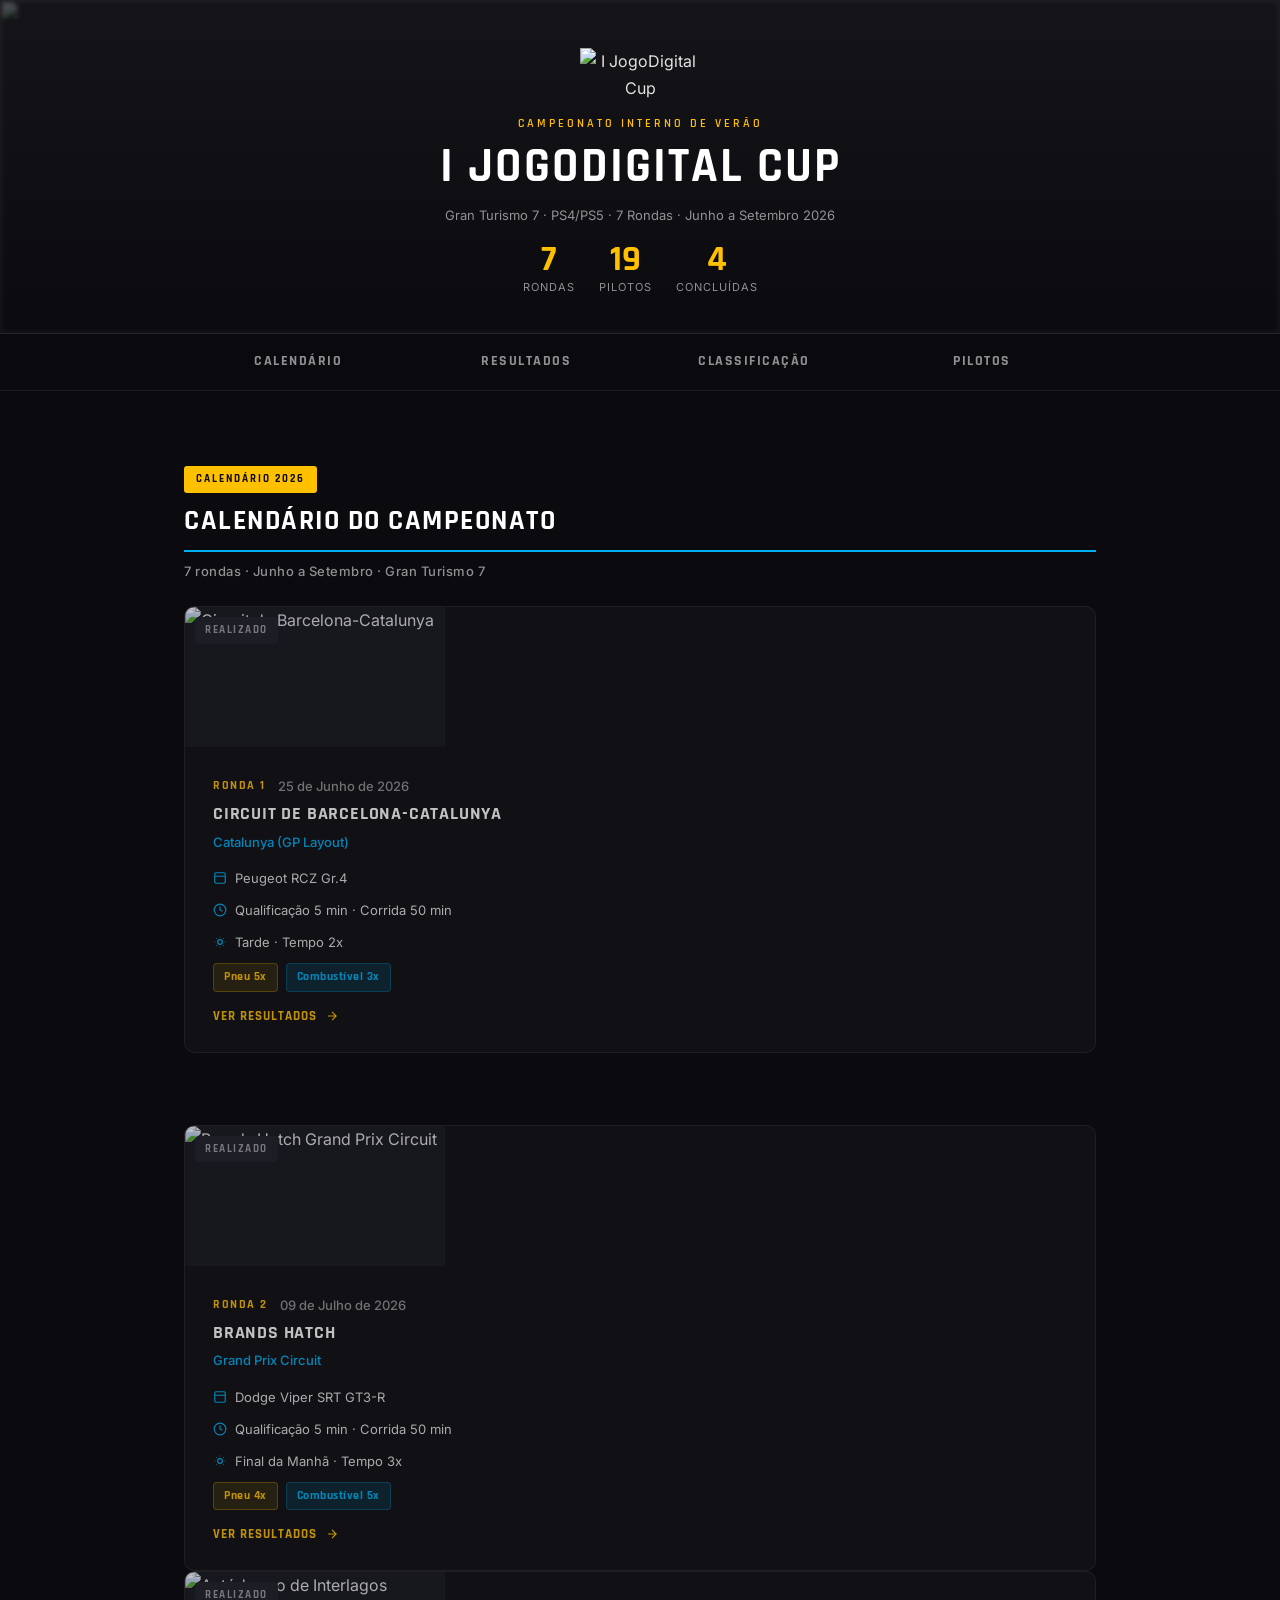
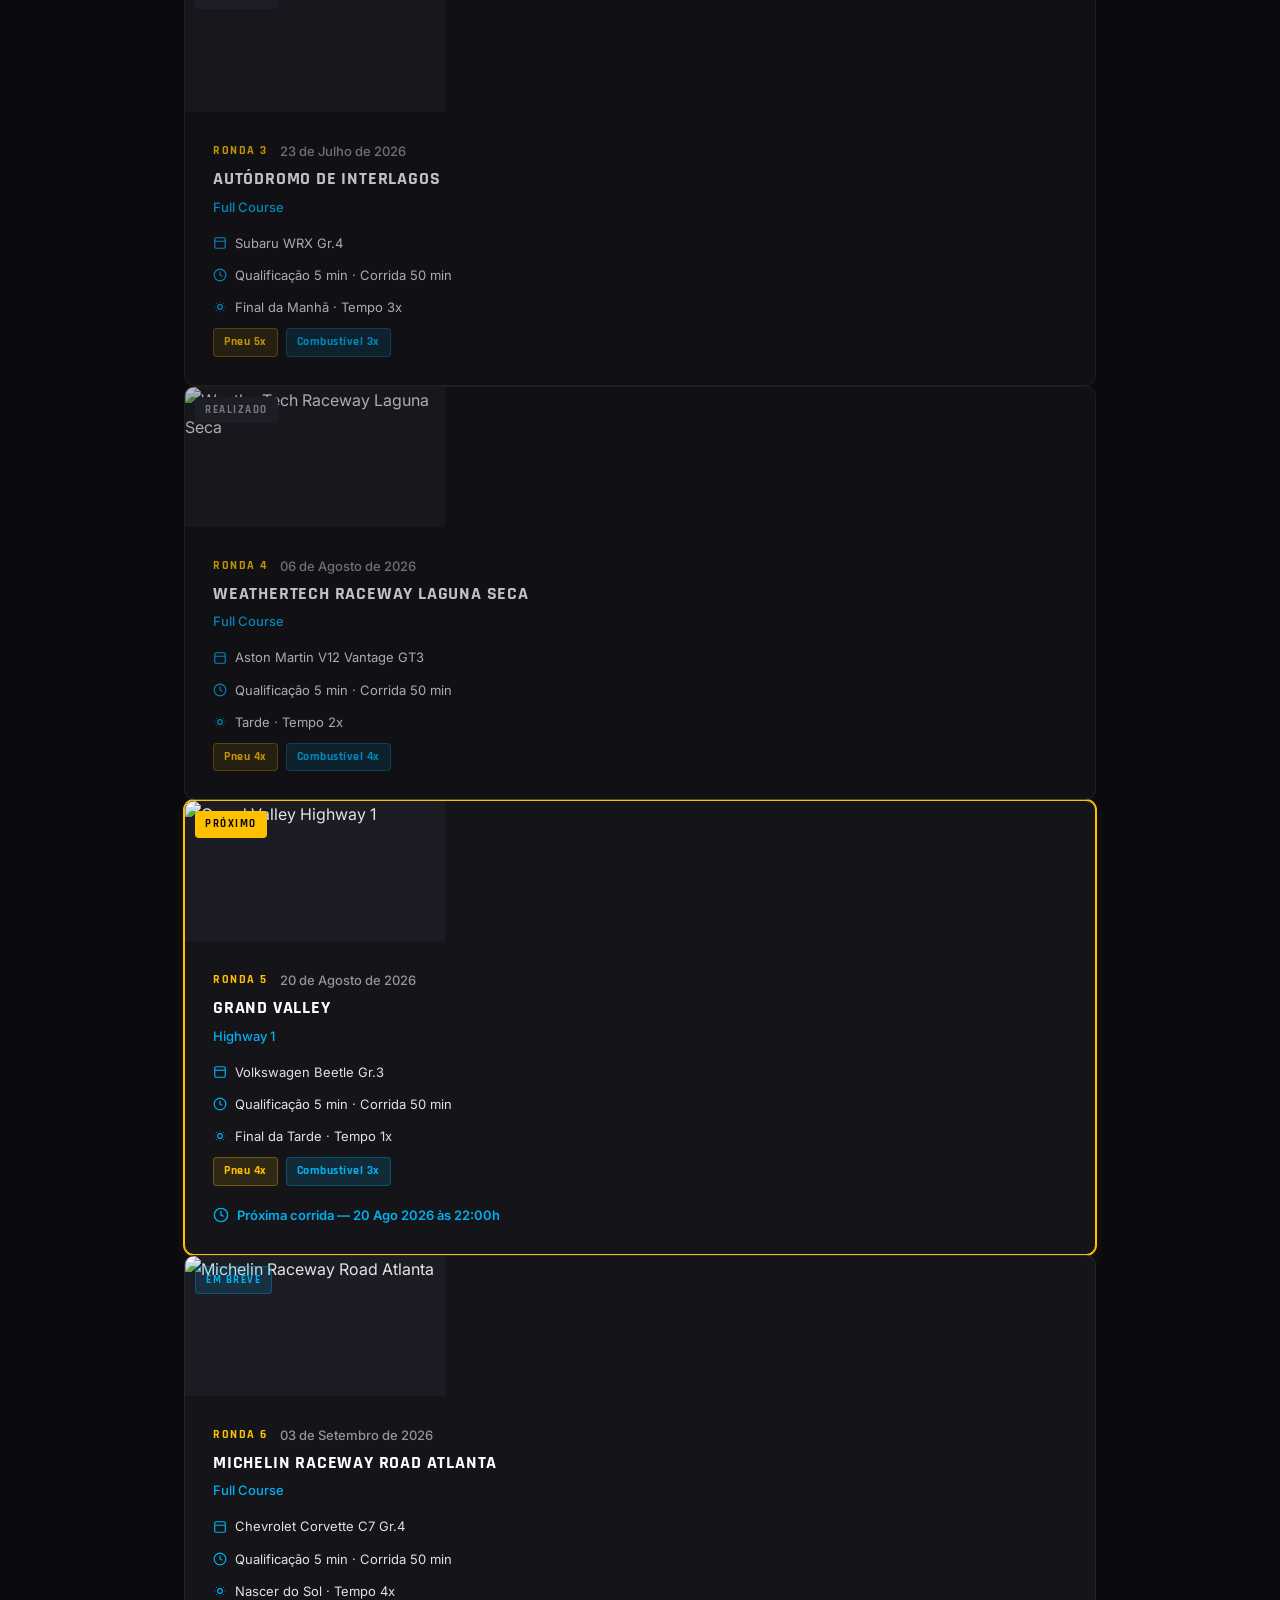
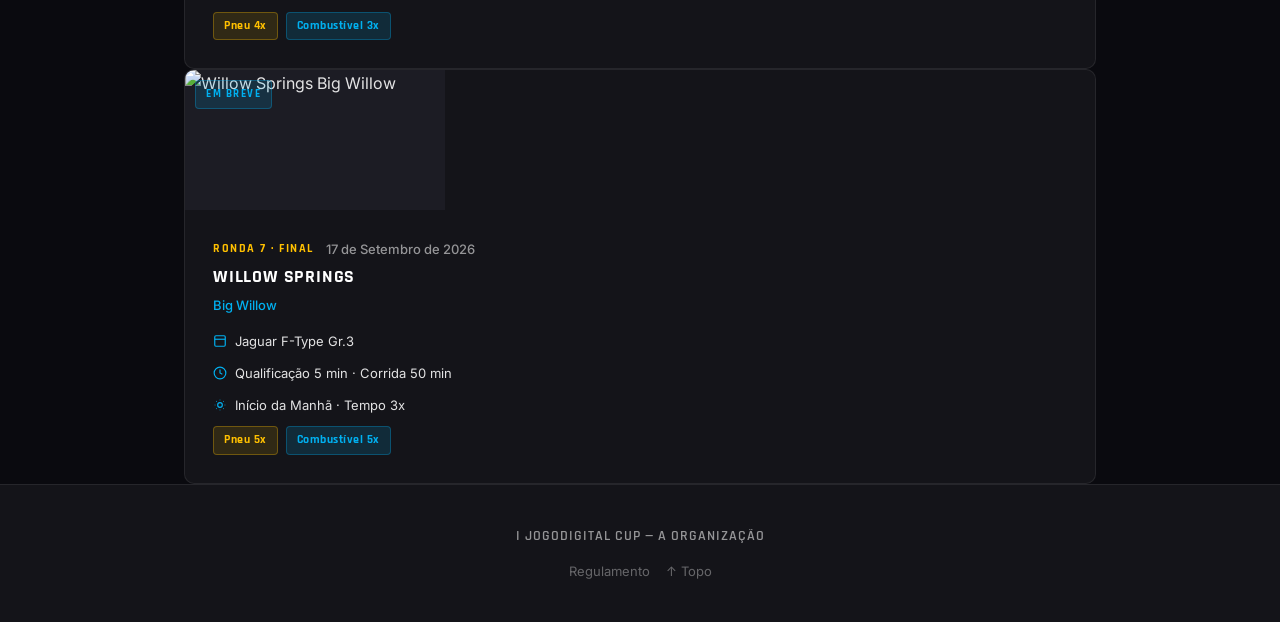
==== jogodigitalcup-26/index.html @ 1c5a40f0 "Update event status labels in index.html Signed-off-by: avportugal <dfav987@gmail.com>" ====
<!DOCTYPE html>
<html lang="pt">
<head>
  <meta charset="UTF-8">
  <meta name="viewport" content="width=device-width, initial-scale=1.0">
  <meta name="description" content="I JogoDigital Cup — Calendário, Resultados, Classificação e Pilotos do Campeonato Interno de Verão no Gran Turismo 7">
  <meta name="theme-color" content="#0a0a0f">
  <title>I JogoDigital Cup — Calendário</title>
  <link rel="preconnect" href="https://fonts.googleapis.com">
  <link rel="preconnect" href="https://fonts.gstatic.com" crossorigin>
  <link href="https://fonts.googleapis.com/css2?family=Inter:wght@400;500;600;700&family=Rajdhani:wght@600;700&display=swap" rel="stylesheet">
  <link rel="stylesheet" href="styles.css">
</head>
<body id="top">
<header class="hero">
<div class="hero__bg">
<img alt="" aria-hidden="true" loading="eager" src="https://raw.githubusercontent.com/teamrpm/home/refs/heads/main/images/image9.png"/>
</div>
<div class="hero__content">
<img alt="I JogoDigital Cup" class="hero__logo" loading="eager" src="https://raw.githubusercontent.com/teamrpm/home/refs/heads/main/images/image11.png"/>
<p class="hero__subtitle">Campeonato Interno de Verão</p>
<h1 class="hero__title">I JogoDigital Cup</h1>
<p class="hero__tagline">Gran Turismo 7 · PS4/PS5 · 7 Rondas · Junho a Setembro 2026</p>
<div class="hero__stats">
<div class="hero__stat">
<div class="hero__stat-num">7</div>
<div class="hero__stat-label">Rondas</div>
</div>
<div class="hero__stat">
<div class="hero__stat-num">19</div>
<div class="hero__stat-label">Pilotos</div>
</div>
<div class="hero__stat">
<div class="hero__stat-num">4</div>
<div class="hero__stat-label">Concluídas</div>
</div>
</div>
</div>
</header>
<nav class="tab-bar" aria-label="Secções do campeonato">
  <div class="container">
    <div class="tab-bar__tabs">
      <a class="tab-bar__tab tab-bar__tab--active" href="index.html">Calendário</a>
      <a class="tab-bar__tab " href="resultados.html">Resultados</a>
      <a class="tab-bar__tab " href="classificacao.html">Classificação</a>
      <a class="tab-bar__tab " href="pilotos.html">Pilotos</a>
    </div>
  </div>
</nav>
<main>
<div aria-labelledby="tab-events" class="panel panel--active" id="events" role="tabpanel">
<div class="container">
<div class="panel__header">
<span class="section-badge">Calendário 2026</span>
<h1 class="panel__title">Calendário do Campeonato</h1>
<p class="panel__subtitle">7 rondas · Junho a Setembro · Gran Turismo 7</p>
</div>
<div class="event-list">
<!-- ─────────────────────────────────────────── -->
<!-- RONDA 1 — COMPLETED                         -->
<!-- ─────────────────────────────────────────── -->
<article class="event-card event-card--completed" data-round="1">
<div class="event-card__image">
<img alt="Circuit de Barcelona-Catalunya" loading="lazy" src="https://raw.githubusercontent.com/teamrpm/home/refs/heads/main/images/image21.png"/>
<span class="event-status event-status--completed">Realizado</span>
</div>
<div class="event-card__body">
<div class="event-card__header">
<span class="event-card__badge">Ronda 1</span>
<time class="event-card__date" datetime="2026-06-25">25 de Junho de 2026</time>
</div>
<h2 class="event-card__circuit">Circuit de Barcelona-Catalunya</h2>
<p class="event-card__layout">Catalunya (GP Layout)</p>
<div class="event-card__meta">
<div class="event-card__meta-item">
<svg fill="none" height="14" stroke="currentColor" stroke-width="2" viewbox="0 0 24 24" width="14"><rect height="18" rx="2" width="18" x="3" y="3"></rect><path d="M3 9h18"></path></svg>
<span>Peugeot RCZ Gr.4</span>
</div>
<div class="event-card__meta-item">
<svg fill="none" height="14" stroke="currentColor" stroke-width="2" viewbox="0 0 24 24" width="14"><circle cx="12" cy="12" r="10"></circle><path d="M12 6v6l4 2"></path></svg>
<span>Qualificação 5 min · Corrida 50 min</span>
</div>
<div class="event-card__meta-item">
<svg fill="none" height="14" stroke="currentColor" stroke-width="2" viewbox="0 0 24 24" width="14"><path d="M12 3v1m0 16v1m-8-9H3m18 0h-1M5.6 5.6l.7.7m11.4 11.4l.7.7M5.6 18.4l.7-.7m11.4-11.4l.7-.7"></path><circle cx="12" cy="12" r="4"></circle></svg>
<span>Tarde · Tempo 2x</span>
</div>
<div class="event-card__meta-item">
<div class="event-card__pills">
<span class="ronda-pill ronda-pill--tire">Pneu 5x</span>
<span class="ronda-pill ronda-pill--fuel">Combustível 3x</span>
</div>
</div>
</div>
<button class="event-card__cta" onclick="switchToResults(1)" type="button">
                Ver Resultados
                <svg fill="none" height="14" stroke="currentColor" stroke-width="2" viewbox="0 0 24 24" width="14"><path d="M5 12h14m-7-7l7 7-7 7"></path></svg>
</button>
</div>
</div>
</article>
<!-- ─────────────────────────────────────────── -->
<!-- RONDA 2 — COMPLETED                         -->
<!-- ─────────────────────────────────────────── -->
<article class="event-card event-card--completed" data-round="2">
<div class="event-card__image">
<img alt="Brands Hatch Grand Prix Circuit" loading="lazy" src="https://raw.githubusercontent.com/teamrpm/home/refs/heads/main/images/image13.png"/>
<span class="event-status event-status--completed">Realizado</span>
</div>
<div class="event-card__body">
<div class="event-card__header">
<span class="event-card__badge">Ronda 2</span>
<time class="event-card__date" datetime="2026-07-09">09 de Julho de 2026</time>
</div>
<h2 class="event-card__circuit">Brands Hatch</h2>
<p class="event-card__layout">Grand Prix Circuit</p>
<div class="event-card__meta">
<div class="event-card__meta-item">
<svg fill="none" height="14" stroke="currentColor" stroke-width="2" viewbox="0 0 24 24" width="14"><rect height="18" rx="2" width="18" x="3" y="3"></rect><path d="M3 9h18"></path></svg>
<span>Dodge Viper SRT GT3-R</span>
</div>
<div class="event-card__meta-item">
<svg fill="none" height="14" stroke="currentColor" stroke-width="2" viewbox="0 0 24 24" width="14"><circle cx="12" cy="12" r="10"></circle><path d="M12 6v6l4 2"></path></svg>
<span>Qualificação 5 min · Corrida 50 min</span>
</div>
<div class="event-card__meta-item">
<svg fill="none" height="14" stroke="currentColor" stroke-width="2" viewbox="0 0 24 24" width="14"><path d="M12 3v1m0 16v1m-8-9H3m18 0h-1M5.6 5.6l.7.7m11.4 11.4l.7.7M5.6 18.4l.7-.7m11.4-11.4l.7-.7"></path><circle cx="12" cy="12" r="4"></circle></svg>
<span>Final da Manhã · Tempo 3x</span>
</div>
<div class="event-card__meta-item">
<div class="event-card__pills">
<span class="ronda-pill ronda-pill--tire">Pneu 4x</span>
<span class="ronda-pill ronda-pill--fuel">Combustível 5x</span>
</div>
</div>
</div>
<button class="event-card__cta" onclick="switchToResults(2)" type="button">
                Ver Resultados
                <svg fill="none" height="14" stroke="currentColor" stroke-width="2" viewbox="0 0 24 24" width="14"><path d="M5 12h14m-7-7l7 7-7 7"></path></svg>
</button>
</article>
<!-- ─────────────────────────────────────────── -->
<!-- RONDA 3 — COMPLETED      -->
<!-- ─────────────────────────────────────────── -->
<article class="event-card event-card--completed" data-round="3">
<div class="event-card__image">
<img alt="Autódromo de Interlagos" loading="lazy" src="https://raw.githubusercontent.com/teamrpm/home/refs/heads/main/images/image15.png"/>
<span class="event-status event-status--completed">Realizado</span>
</div>
<div class="event-card__body">
<div class="event-card__header">
<span class="event-card__badge">Ronda 3</span>
<time class="event-card__date" datetime="2026-07-23">23 de Julho de 2026</time>
</div>
<h2 class="event-card__circuit">Autódromo de Interlagos</h2>
<p class="event-card__layout">Full Course</p>
<div class="event-card__meta">
<div class="event-card__meta-item">
<svg fill="none" height="14" stroke="currentColor" stroke-width="2" viewbox="0 0 24 24" width="14"><rect height="18" rx="2" width="18" x="3" y="3"></rect><path d="M3 9h18"></path></svg>
<span>Subaru WRX Gr.4</span>
</div>
<div class="event-card__meta-item">
<svg fill="none" height="14" stroke="currentColor" stroke-width="2" viewbox="0 0 24 24" width="14"><circle cx="12" cy="12" r="10"></circle><path d="M12 6v6l4 2"></path></svg>
<span>Qualificação 5 min · Corrida 50 min</span>
</div>
<div class="event-card__meta-item">
<svg fill="none" height="14" stroke="currentColor" stroke-width="2" viewbox="0 0 24 24" width="14"><path d="M12 3v1m0 16v1m-8-9H3m18 0h-1M5.6 5.6l.7.7m11.4 11.4l.7.7M5.6 18.4l.7-.7m11.4-11.4l.7-.7"></path><circle cx="12" cy="12" r="4"></circle></svg>
<span>Final da Manhã · Tempo 3x</span>
</div>
<div class="event-card__meta-item">
<div class="event-card__pills">
<span class="ronda-pill ronda-pill--tire">Pneu 5x</span>
<span class="ronda-pill ronda-pill--fuel">Combustível 3x</span>
</div>
</div>
</div>
</div>
</article>
<!-- ─────────────────────────────────────────── -->
<!-- RONDA 4 — COMPLETED                         -->
<!-- ─────────────────────────────────────────── -->
<article class="event-card event-card--completed" data-round="4">
<div class="event-card__image">
<img alt="WeatherTech Raceway Laguna Seca" loading="lazy" src="https://raw.githubusercontent.com/teamrpm/home/refs/heads/main/images/image22.png"/>
<span class="event-status event-status--completed">Realizado</span>
</div>
<div class="event-card__body">
<div class="event-card__header">
<span class="event-card__badge">Ronda 4</span>
<time class="event-card__date" datetime="2026-08-06">06 de Agosto de 2026</time>
</div>
<h2 class="event-card__circuit">WeatherTech Raceway Laguna Seca</h2>
<p class="event-card__layout">Full Course</p>
<div class="event-card__meta">
<div class="event-card__meta-item">
<svg fill="none" height="14" stroke="currentColor" stroke-width="2" viewbox="0 0 24 24" width="14"><rect height="18" rx="2" width="18" x="3" y="3"></rect><path d="M3 9h18"></path></svg>
<span>Aston Martin V12 Vantage GT3</span>
</div>
<div class="event-card__meta-item">
<svg fill="none" height="14" stroke="currentColor" stroke-width="2" viewbox="0 0 24 24" width="14"><circle cx="12" cy="12" r="10"></circle><path d="M12 6v6l4 2"></path></svg>
<span>Qualificação 5 min · Corrida 50 min</span>
</div>
<div class="event-card__meta-item">
<svg fill="none" height="14" stroke="currentColor" stroke-width="2" viewbox="0 0 24 24" width="14"><path d="M12 3v1m0 16v1m-8-9H3m18 0h-1M5.6 5.6l.7.7m11.4 11.4l.7.7M5.6 18.4l.7-.7m11.4-11.4l.7-.7"></path><circle cx="12" cy="12" r="4"></circle></svg>
<span>Tarde · Tempo 2x</span>
</div>
<div class="event-card__meta-item">
<div class="event-card__pills">
<span class="ronda-pill ronda-pill--tire">Pneu 4x</span>
<span class="ronda-pill ronda-pill--fuel">Combustível 4x</span>
</div>
</div>
</div>
</div>
</article>
<!-- ─────────────────────────────────────────── -->
<!-- RONDA 5 — NEXT                              -->
<!-- ─────────────────────────────────────────── -->
<article class="event-card event-card--next" data-round="5">
<div class="event-card__image">
<img alt="Grand Valley Highway 1" loading="lazy" src="https://raw.githubusercontent.com/teamrpm/home/refs/heads/main/images/image6.png"/>
<span class="event-status event-status--next">Próximo</span>
</div>
<div class="event-card__body">
<div class="event-card__header">
<span class="event-card__badge">Ronda 5</span>
<time class="event-card__date" datetime="2026-08-20">20 de Agosto de 2026</time>
</div>
<h2 class="event-card__circuit">Grand Valley</h2>
<p class="event-card__layout">Highway 1</p>
<div class="event-card__meta">
<div class="event-card__meta-item">
<svg fill="none" height="14" stroke="currentColor" stroke-width="2" viewbox="0 0 24 24" width="14"><rect height="18" rx="2" width="18" x="3" y="3"></rect><path d="M3 9h18"></path></svg>
<span>Volkswagen Beetle Gr.3</span>
</div>
<div class="event-card__meta-item">
<svg fill="none" height="14" stroke="currentColor" stroke-width="2" viewbox="0 0 24 24" width="14"><circle cx="12" cy="12" r="10"></circle><path d="M12 6v6l4 2"></path></svg>
<span>Qualificação 5 min · Corrida 50 min</span>
</div>
<div class="event-card__meta-item">
<svg fill="none" height="14" stroke="currentColor" stroke-width="2" viewbox="0 0 24 24" width="14"><path d="M12 3v1m0 16v1m-8-9H3m18 0h-1M5.6 5.6l.7.7m11.4 11.4l.7.7M5.6 18.4l.7-.7m11.4-11.4l.7-.7"></path><circle cx="12" cy="12" r="4"></circle></svg>
<span>Final da Tarde · Tempo 1x</span>
</div>
<div class="event-card__meta-item">
<div class="event-card__pills">
<span class="ronda-pill ronda-pill--tire">Pneu 4x</span>
<span class="ronda-pill ronda-pill--fuel">Combustível 3x</span>
</div>
</div>
</div>
  <div class="event-card__countdown">
<svg fill="none" height="16" stroke="currentColor" stroke-width="2" viewbox="0 0 24 24" width="16"><circle cx="12" cy="12" r="10"></circle><path d="M12 6v6l4 2"></path></svg>
<span>Próxima corrida — 20 Ago 2026 às 22:00h</span>
</div>
</div>
</article>
<!-- ─────────────────────────────────────────── -->
<!-- RONDA 6 — UPCOMING                          -->
<!-- ─────────────────────────────────────────── -->
<article class="event-card event-card--upcoming" data-round="6">
<div class="event-card__image">
<img alt="Michelin Raceway Road Atlanta" loading="lazy" src="https://raw.githubusercontent.com/teamrpm/home/refs/heads/main/images/image12.png"/>
<span class="event-status event-status--upcoming">Em Breve</span>
</div>
<div class="event-card__body">
<div class="event-card__header">
<span class="event-card__badge">Ronda 6</span>
<time class="event-card__date" datetime="2026-09-03">03 de Setembro de 2026</time>
</div>
<h2 class="event-card__circuit">Michelin Raceway Road Atlanta</h2>
<p class="event-card__layout">Full Course</p>
<div class="event-card__meta">
<div class="event-card__meta-item">
<svg fill="none" height="14" stroke="currentColor" stroke-width="2" viewbox="0 0 24 24" width="14"><rect height="18" rx="2" width="18" x="3" y="3"></rect><path d="M3 9h18"></path></svg>
<span>Chevrolet Corvette C7 Gr.4</span>
</div>
<div class="event-card__meta-item">
<svg fill="none" height="14" stroke="currentColor" stroke-width="2" viewbox="0 0 24 24" width="14"><circle cx="12" cy="12" r="10"></circle><path d="M12 6v6l4 2"></path></svg>
<span>Qualificação 5 min · Corrida 50 min</span>
</div>
<div class="event-card__meta-item">
<svg fill="none" height="14" stroke="currentColor" stroke-width="2" viewbox="0 0 24 24" width="14"><path d="M12 3v1m0 16v1m-8-9H3m18 0h-1M5.6 5.6l.7.7m11.4 11.4l.7.7M5.6 18.4l.7-.7m11.4-11.4l.7-.7"></path><circle cx="12" cy="12" r="4"></circle></svg>
<span>Nascer do Sol · Tempo 4x</span>
</div>
<div class="event-card__meta-item">
<div class="event-card__pills">
<span class="ronda-pill ronda-pill--tire">Pneu 4x</span>
<span class="ronda-pill ronda-pill--fuel">Combustível 3x</span>
</div>
</div>
</div>
</div>
</article>
<!-- ─────────────────────────────────────────── -->
<!-- RONDA 7 — UPCOMING (FINAL ROUND)            -->
<!-- ─────────────────────────────────────────── -->
<article class="event-card event-card--upcoming" data-round="7">
<div class="event-card__image">
<img alt="Willow Springs Big Willow" loading="lazy" src="https://raw.githubusercontent.com/teamrpm/home/refs/heads/main/images/image16.png"/>
<span class="event-status event-status--upcoming">Em Breve</span>
</div>
<div class="event-card__body">
<div class="event-card__header">
<span class="event-card__badge">Ronda 7 · Final</span>
<time class="event-card__date" datetime="2026-09-17">17 de Setembro de 2026</time>
</div>
<h2 class="event-card__circuit">Willow Springs</h2>
<p class="event-card__layout">Big Willow</p>
<div class="event-card__meta">
<div class="event-card__meta-item">
<svg fill="none" height="14" stroke="currentColor" stroke-width="2" viewbox="0 0 24 24" width="14"><rect height="18" rx="2" width="18" x="3" y="3"></rect><path d="M3 9h18"></path></svg>
<span>Jaguar F-Type Gr.3</span>
</div>
<div class="event-card__meta-item">
<svg fill="none" height="14" stroke="currentColor" stroke-width="2" viewbox="0 0 24 24" width="14"><circle cx="12" cy="12" r="10"></circle><path d="M12 6v6l4 2"></path></svg>
<span>Qualificação 5 min · Corrida 50 min</span>
</div>
<div class="event-card__meta-item">
<svg fill="none" height="14" stroke="currentColor" stroke-width="2" viewbox="0 0 24 24" width="14"><path d="M12 3v1m0 16v1m-8-9H3m18 0h-1M5.6 5.6l.7.7m11.4 11.4l.7.7M5.6 18.4l.7-.7m11.4-11.4l.7-.7"></path><circle cx="12" cy="12" r="4"></circle></svg>
<span>Início da Manhã · Tempo 3x</span>
</div>
<div class="event-card__meta-item">
<div class="event-card__pills">
<span class="ronda-pill ronda-pill--tire">Pneu 5x</span>
<span class="ronda-pill ronda-pill--fuel">Combustível 5x</span>
</div>
</div>
</div>
</div>
</article>
</div><!-- /.event-list -->
</div><!-- /.container -->
</div>
</main>
<footer class="page-footer">
<p class="page-footer__org">I JogoDigital Cup — A Organização</p>
<div class="page-footer__links">
<a href="https://teamrpm.github.io/home/I_JOGODIGITAL_CUP.html" target="_blank">Regulamento</a>
<a href="#top">↑ Topo</a>
</div>
</footer>
<script src="script.js"></script>
</body>
</html>
---- jogodigitalcup-26/styles.css ----
/* ============================================
       DESIGN SYSTEM — CSS Custom Properties
       (Shared with regulation page)
       ============================================ */
    :root {
      --font-display: 'Rajdhani', 'Inter', Arial, sans-serif;
      --font-body: 'Inter', -apple-system, BlinkMacSystemFont, 'Segoe UI', Arial, sans-serif;

      --bg-primary: #0a0a0f;
      --bg-surface: #141419;
      --bg-surface-alt: #1c1c24;
      --bg-elevated: #24242e;

      --border: rgba(255,255,255,0.08);
      --border-accent: rgba(255,255,255,0.15);

      --text-primary: #ffffff;
      --text-body: rgba(255,255,255,0.88);
      --text-muted: rgba(255,255,255,0.55);
      --text-faint: rgba(255,255,255,0.35);

      --accent-blue: #00b0f0;
      --accent-gold: #ffc000;
      --accent-blue-glow: rgba(0,176,240,0.15);
      --accent-gold-glow: rgba(255,192,0,0.12);

      --severity-racing: #00b0f0;
      --severity-warning: #8a8a8a;
      --severity-light: #00c853;
      --severity-medium: #00b0f0;
      --severity-grave: #ffab00;
      --severity-very-grave: #ff1744;
      --severity-aggravation: #d50000;
      --severity-fairplay: #00b0f0;

      --section-padding: 48px;
      --card-padding: 20px;
      --card-radius: 10px;

      --fs-display: 32px;
      --fs-h1: 22px;
      --fs-h2: 18px;
      --fs-h3: 16px;
      --fs-body: 15px;
      --fs-small: 12px;
      --fs-table-head: 12px;
      --fs-table-cell: 13px;

      --lh-tight: 1.2;
      --lh-normal: 1.7;
    }

    @media (min-width: 768px) {
      :root {
        --section-padding: 72px;
        --card-padding: 28px;
        --fs-display: 48px;
        --fs-h1: 28px;
        --fs-h2: 22px;
        --fs-h3: 18px;
        --fs-body: 16px;
        --fs-small: 13px;
        --fs-table-head: 13px;
        --fs-table-cell: 14px;
      }
    }

    /* ============================================
       RESET & BASE
       ============================================ */
    *, *::before, *::after { box-sizing: border-box; margin: 0; padding: 0; }

    html {
      -webkit-font-smoothing: antialiased;
      -moz-osx-font-smoothing: grayscale;
      scroll-behavior: smooth;
      scroll-padding-top: 56px;
    }

    body {
      font-family: var(--font-body);
      font-size: var(--fs-body);
      line-height: var(--lh-normal);
      color: var(--text-body);
      background: var(--bg-primary);
      overflow-x: hidden;
    }

    img { max-width: 100%; height: auto; display: block; }

    a {
      color: var(--accent-blue);
      text-decoration: none;
      transition: color 0.15s ease;
    }
    a:hover { color: var(--accent-gold); }

    h1, h2, h3, h4 {
      font-family: var(--font-display);
      color: var(--text-primary);
      text-transform: uppercase;
      letter-spacing: 1px;
    }

    strong, b { font-weight: 600; color: var(--text-primary); }

    .container {
      width: 100%;
      max-width: 960px;
      margin: 0 auto;
      padding: 0 16px;
    }

    @media (min-width: 600px) {
      .container { padding: 0 24px; }
    }

    .sr-only {
      position: absolute; width: 1px; height: 1px;
      padding: 0; margin: -1px; overflow: hidden;
      clip: rect(0,0,0,0); border: 0;
    }

    .section-badge {
      display: inline-block;
      font-family: var(--font-display);
      font-size: 11px;
      font-weight: 700;
      letter-spacing: 2px;
      text-transform: uppercase;
      color: var(--bg-primary);
      background: var(--accent-gold);
      padding: 4px 12px;
      border-radius: 3px;
      margin-bottom: 12px;
    }

    .alt-bg { background: var(--bg-surface-alt); }

    /* ============================================
       HERO — Championship variant
       ============================================ */
    .hero {
      text-align: center;
      padding: 32px 16px 24px;
      background: linear-gradient(180deg, var(--bg-surface) 0%, var(--bg-primary) 100%);
      border-bottom: 1px solid var(--border);
      position: relative;
      overflow: hidden;
    }

    .hero__bg {
      position: absolute;
      inset: 0;
      z-index: 0;
    }
    .hero__bg img {
      width: 100%;
      height: 100%;
      object-fit: cover;
      opacity: 0.25;
      filter: blur(2px);
    }

    .hero__content {
      position: relative;
      z-index: 1;
    }

    .hero__logo { max-width: 100px; margin: 0 auto 12px; }
    .hero__subtitle {
      font-family: var(--font-display);
      font-size: 12px;
      font-weight: 600;
      letter-spacing: 3px;
      text-transform: uppercase;
      color: var(--accent-gold);
      margin-bottom: 4px;
    }
    .hero__title {
      font-family: var(--font-display);
      font-size: var(--fs-display);
      font-weight: 700;
      line-height: var(--lh-tight);
      letter-spacing: 2px;
      color: var(--text-primary);
      text-transform: uppercase;
      margin-bottom: 8px;
    }
    .hero__tagline {
      font-size: var(--fs-small);
      color: var(--text-muted);
      max-width: 500px;
      margin: 0 auto;
    }

    .hero__stats {
      display: flex;
      justify-content: center;
      gap: 24px;
      margin-top: 16px;
      flex-wrap: wrap;
    }
    .hero__stat {
      text-align: center;
    }
    .hero__stat-num {
      font-family: var(--font-display);
      font-size: 28px;
      font-weight: 700;
      color: var(--accent-gold);
      line-height: 1;
    }
    .hero__stat-label {
      font-size: 11px;
      color: var(--text-muted);
      text-transform: uppercase;
      letter-spacing: 1px;
    }

    @media (min-width: 768px) {
      .hero { padding: 48px 24px 36px; }
      .hero__logo { max-width: 120px; }
      .hero__stat-num { font-size: 36px; }
    }

    /* ============================================
       CHAMPIONSHIP COMPONENTS (Step 7)
       ============================================ */
/* ============================================================
   CHAMPIONSHIP PAGE — Component Styles
   Extends the existing regulation page design system.
   All styles consume :root tokens from the base system.
   ============================================================ */


/* ────────────────────────────────────────────────────────────
   1. TAB NAVIGATION BAR
   Replaces the collapsible TOC with a horizontal tab switcher.
   Sticky, glass-morphism backdrop, gold active indicator.
   ──────────────────────────────────────────────────────────── */

.tab-bar {
  position: sticky;
  top: 0;
  z-index: 100;
  background: rgba(10, 10, 15, 0.95);
  backdrop-filter: blur(12px);
  -webkit-backdrop-filter: blur(12px);
  border-bottom: 1px solid var(--border);
}

.tab-bar__tabs {
  display: flex;
  gap: 0;
  overflow-x: auto;
  -webkit-overflow-scrolling: touch;
  scrollbar-width: none;            /* Firefox */
}

.tab-bar__tabs::-webkit-scrollbar {
  display: none;                    /* Chrome/Safari */
}

.tab-bar__tab {
  flex: 0 0 auto;
  position: relative;
  display: inline-flex;
  align-items: center;
  justify-content: center;
  padding: 14px 18px;
  border: none;
  background: none;
  cursor: pointer;
  font-family: var(--font-display);
  font-size: 13px;
  font-weight: 700;
  text-transform: uppercase;
  letter-spacing: 1.5px;
  color: var(--text-muted);
  white-space: nowrap;
  transition: color 0.2s ease;
}

.tab-bar__tab::after {
  content: '';
  position: absolute;
  bottom: 0;
  left: 50%;
  transform: translateX(-50%);
  width: 0;
  height: 2px;
  background: var(--accent-gold);
  border-radius: 1px;
  transition: width 0.25s ease;
}

.tab-bar__tab:hover {
  color: var(--accent-blue);
}

.tab-bar__tab[aria-selected="true"] {
  color: var(--text-primary);
}

.tab-bar__tab[aria-selected="true"]::after {
  width: 100%;
}

.tab-bar__tab:focus-visible {
  outline: 2px solid var(--accent-gold);
  outline-offset: -2px;
  border-radius: 4px;
}

/* Equal-width tabs on wider screens */
@media (min-width: 600px) {
  .tab-bar__tab {
    flex: 1;
    padding: 16px 24px;
    font-size: 14px;
  }
}


/* ────────────────────────────────────────────────────────────
   2. PANEL CONTAINER — Show/Hide Mechanics
   Only the active panel is visible; others are display:none.
   ──────────────────────────────────────────────────────────── */

.panel {
  display: none;
}

.panel.panel--active {
  display: block;
}

.panel__header {
  padding-top: var(--section-padding);
  padding-bottom: 24px;
}

.panel__header .section-badge {
  margin-bottom: 12px;
}

.panel__header h1 {
  font-size: var(--fs-h1);
  font-weight: 700;
  line-height: var(--lh-tight);
  letter-spacing: 1.5px;
  text-transform: uppercase;
  margin-bottom: 8px;
  padding-bottom: 12px;
  border-bottom: 2px solid var(--accent-blue);
}

.panel__subtitle {
  font-size: var(--fs-small);
  color: var(--text-muted);
  font-weight: 500;
  letter-spacing: 0.5px;
}


/* ────────────────────────────────────────────────────────────
   3. EVENT CARDS (Calendário Panel)
   Chronological race weekend cards with status badges.
   ──────────────────────────────────────────────────────────── */

.event-list {
  display: flex;
  flex-direction: column;
  gap: 16px;
  padding-bottom: var(--section-padding);
}

.event-card {
  background: var(--bg-surface);
  border: 1px solid var(--border);
  border-radius: var(--card-radius);
  overflow: hidden;
  transition: transform 0.2s ease, box-shadow 0.2s ease;
}

.event-card:hover {
  transform: translateY(-2px);
  box-shadow: 0 6px 20px rgba(0, 0, 0, 0.3);
}

/* Status variants */
.event-card--completed {
  opacity: 0.75;
}

.event-card--completed:hover {
  opacity: 1;
}

.event-card--next {
  border-color: var(--accent-gold);
  box-shadow: 0 0 0 1px var(--accent-gold), 0 4px 16px rgba(255, 192, 0, 0.1);
  opacity: 1;
}

.event-card--upcoming {
  /* Default styling — no overrides needed */
}

/* Event card inner layout */
.event-card__inner {
  display: flex;
  flex-direction: column;
}

@media (min-width: 600px) {
  .event-card__inner {
    flex-direction: row;
  }
}

/* Track image area */
.event-card__image {
  position: relative;
  flex: 0 0 auto;
  width: 100%;
  aspect-ratio: 16 / 9;
  overflow: hidden;
  background: var(--bg-surface-alt);
}

@media (min-width: 600px) {
  .event-card__image {
    width: 200px;
    aspect-ratio: auto;
    min-height: 140px;
  }
}

@media (min-width: 900px) {
  .event-card__image {
    width: 260px;
  }
}

.event-card__image img {
  width: 100%;
  height: 100%;
  object-fit: cover;
  transition: transform 0.3s ease;
}

.event-card:hover .event-card__image img {
  transform: scale(1.05);
}

/* Status badge (overlaid on image) */
.event-card__status {
  position: absolute;
  top: 10px;
  left: 10px;
  font-family: var(--font-display);
  font-size: 11px;
  font-weight: 700;
  letter-spacing: 1.5px;
  text-transform: uppercase;
  padding: 4px 10px;
  border-radius: 4px;
  z-index: 2;
}

.event-card__status--completed {
  background: var(--bg-elevated);
  color: var(--text-muted);
}

.event-card__status--next {
  background: var(--accent-gold);
  color: var(--bg-primary);
}

.event-card__status--upcoming {
  background: var(--accent-blue-glow);
  color: var(--accent-blue);
  border: 1px solid rgba(0, 176, 240, 0.3);
}

/* Event card body */
.event-card__body {
  flex: 1;
  padding: var(--card-padding);
  display: flex;
  flex-direction: column;
  gap: 6px;
}

.event-card__round {
  font-family: var(--font-display);
  font-size: 12px;
  font-weight: 700;
  letter-spacing: 1.5px;
  text-transform: uppercase;
  color: var(--accent-gold);
}

.event-card__date {
  font-size: var(--fs-small);
  color: var(--text-muted);
  font-weight: 500;
}

.event-card__circuit {
  font-family: var(--font-display);
  font-size: 18px;
  font-weight: 700;
  color: var(--text-primary);
  text-transform: uppercase;
  letter-spacing: 0.8px;
  line-height: var(--lh-tight);
}

.event-card__layout {
  font-size: 13px;
  color: var(--accent-blue);
  font-weight: 500;
}

.event-card__car {
  font-size: 13px;
  color: var(--text-body);
  margin-top: 4px;
}

.event-card__car strong {
  color: var(--text-primary);
  font-weight: 600;
}

/* Results link on completed cards */
.event-card__link {
  display: inline-flex;
  align-items: center;
  gap: 6px;
  margin-top: 8px;
  font-family: var(--font-display);
  font-size: 13px;
  font-weight: 700;
  letter-spacing: 1px;
  text-transform: uppercase;
  color: var(--accent-gold);
  background: none;
  border: none;
  cursor: pointer;
  padding: 0;
  transition: color 0.15s ease, gap 0.15s ease;
}

.event-card__link:hover {
  color: var(--accent-blue);
  gap: 10px;
}

.event-card__link::after {
  content: '→';
  font-size: 16px;
  transition: transform 0.15s ease;
}

.event-card__link:hover::after {
  transform: translateX(3px);
}


/* ────────────────────────────────────────────────────────────
   4. ROUND SELECTOR PILLS (Results Panel)
   Horizontal scrollable row of round buttons.
   ──────────────────────────────────────────────────────────── */

.round-selector {
  display: flex;
  gap: 8px;
  overflow-x: auto;
  -webkit-overflow-scrolling: touch;
  scrollbar-width: none;
  padding: 16px 0;
  margin-bottom: 8px;
}

.round-selector::-webkit-scrollbar {
  display: none;
}

.round-pill {
  flex: 0 0 auto;
  display: inline-flex;
  align-items: center;
  justify-content: center;
  min-width: 48px;
  padding: 8px 16px;
  border-radius: 6px;
  border: 1px solid var(--border);
  background: transparent;
  color: var(--text-muted);
  font-family: var(--font-display);
  font-size: 13px;
  font-weight: 700;
  letter-spacing: 1px;
  text-transform: uppercase;
  cursor: pointer;
  transition: all 0.15s ease;
  white-space: nowrap;
}

.round-pill:hover {
  border-color: var(--border-accent);
  color: var(--text-primary);
  background: var(--bg-elevated);
}

.round-pill--active {
  background: var(--accent-gold);
  color: var(--bg-primary);
  border-color: var(--accent-gold);
}

.round-pill--active:hover {
  background: var(--accent-gold);
  color: var(--bg-primary);
}

.round-pill--disabled {
  opacity: 0.35;
  pointer-events: none;
  cursor: default;
}


/* ────────────────────────────────────────────────────────────
   5. SESSION SUB-TABS (within Results)
   Qualifying / Race toggle — blue underline (secondary level).
   ──────────────────────────────────────────────────────────── */

.session-tabs {
  display: flex;
  gap: 0;
  border-bottom: 1px solid var(--border);
  margin-bottom: 20px;
}

.session-tab {
  position: relative;
  padding: 10px 20px;
  border: none;
  background: none;
  cursor: pointer;
  font-family: var(--font-display);
  font-size: 13px;
  font-weight: 700;
  text-transform: uppercase;
  letter-spacing: 1.2px;
  color: var(--text-muted);
  transition: color 0.2s ease;
}

.session-tab::after {
  content: '';
  position: absolute;
  bottom: -1px;
  left: 0;
  width: 100%;
  height: 2px;
  background: transparent;
  transition: background 0.2s ease;
}

.session-tab:hover {
  color: var(--accent-blue);
}

.session-tab--active {
  color: var(--accent-blue);
}

.session-tab--active::after {
  background: var(--accent-blue);
}

.session-tab:focus-visible {
  outline: 2px solid var(--accent-blue);
  outline-offset: -2px;
  border-radius: 4px;
}


/* ────────────────────────────────────────────────────────────
   6. PODIUM STRIP — Top-3 Highlight
   Three-card row above the full results table.
   ──────────────────────────────────────────────────────────── */

.podium-strip {
  display: grid;
  grid-template-columns: repeat(3, 1fr);
  gap: 10px;
  margin-bottom: 24px;
}

.podium-card {
  background: var(--bg-surface);
  border: 1px solid var(--border);
  border-radius: var(--card-radius);
  padding: 16px;
  text-align: center;
  position: relative;
  overflow: hidden;
  transition: transform 0.2s ease;
}

.podium-card:hover {
  transform: translateY(-2px);
}

/* Podium gradient overlays — reuses regulation page pattern */
.podium-card--p1 {
  background: linear-gradient(135deg, rgba(255, 215, 0, 0.14), var(--bg-surface));
  border-color: rgba(255, 215, 0, 0.3);
}

.podium-card--p2 {
  background: linear-gradient(135deg, rgba(192, 192, 192, 0.1), var(--bg-surface));
  border-color: rgba(192, 192, 192, 0.25);
}

.podium-card--p3 {
  background: linear-gradient(135deg, rgba(205, 127, 50, 0.1), var(--bg-surface));
  border-color: rgba(205, 127, 50, 0.25);
}

.podium-card__pos {
  font-family: var(--font-display);
  font-size: 28px;
  font-weight: 700;
  line-height: 1;
  margin-bottom: 8px;
}

.podium-card--p1 .podium-card__pos { color: #ffd700; }
.podium-card--p2 .podium-card__pos { color: #c0c0c0; }
.podium-card--p3 .podium-card__pos { color: #cd7f32; }

.podium-card__name {
  font-family: var(--font-display);
  font-size: 15px;
  font-weight: 700;
  color: var(--text-primary);
  text-transform: uppercase;
  letter-spacing: 0.5px;
  margin-bottom: 4px;
  white-space: nowrap;
  overflow: hidden;
  text-overflow: ellipsis;
}

.podium-card__time {
  font-size: 12px;
  color: var(--text-muted);
  font-weight: 500;
  font-variant-numeric: tabular-nums;
}

.podium-card__pts {
  margin-top: 6px;
  font-family: var(--font-display);
  font-size: 14px;
  font-weight: 700;
  color: var(--accent-gold);
}

@media (max-width: 599px) {
  .podium-card {
    padding: 12px 8px;
  }
  .podium-card__pos {
    font-size: 22px;
  }
  .podium-card__name {
    font-size: 12px;
  }
}


/* ────────────────────────────────────────────────────────────
   7. RESULTS TABLE — Responsive Data Table
   Full race/qualifying results with position styling.
   ──────────────────────────────────────────────────────────── */

.table-wrap {
  overflow-x: auto;
  -webkit-overflow-scrolling: touch;
  margin-bottom: 24px;
  border-radius: var(--card-radius);
  border: 1px solid var(--border);
}

.data-table {
  width: 100%;
  border-collapse: collapse;
  min-width: 480px;
  font-variant-numeric: tabular-nums;
}

.data-table th,
.data-table td {
  padding: 10px 12px;
  text-align: left;
  border-bottom: 1px solid var(--border);
  vertical-align: middle;
}

.data-table th {
  font-family: var(--font-display);
  font-size: var(--fs-table-head);
  font-weight: 700;
  text-transform: uppercase;
  letter-spacing: 1px;
  color: var(--text-muted);
  background: var(--bg-surface-alt);
  position: sticky;
  top: 0;
  z-index: 1;
}

.data-table td {
  font-size: var(--fs-table-cell);
  color: var(--text-body);
}

.data-table tbody tr {
  transition: background 0.1s ease;
}

.data-table tbody tr:hover {
  background: var(--bg-elevated);
}

.data-table tbody tr:last-child td {
  border-bottom: none;
}

/* Position cell */
.data-table__pos {
  font-family: var(--font-display);
  font-weight: 700;
  font-size: 15px;
  width: 48px;
  text-align: center;
}

/* Podium position colors */
.pos--1 { color: #ffd700; }
.pos--2 { color: #c0c0c0; }
.pos--3 { color: #cd7f32; }

/* Podium row subtle highlight */
.data-table .row--p1 { background: rgba(255, 215, 0, 0.04); }
.data-table .row--p2 { background: rgba(192, 192, 192, 0.03); }
.data-table .row--p3 { background: rgba(205, 127, 50, 0.03); }

/* Driver name in table */
.driver-name {
  font-weight: 600;
  color: var(--text-primary);
}

.driver-name__first {
  font-weight: 400;
  color: var(--text-muted);
}

/* Car column */
.data-table__car {
  color: var(--text-muted);
  font-size: 12px;
}

/* Time / gap column */
.data-table__time {
  font-variant-numeric: tabular-nums;
  font-weight: 500;
  white-space: nowrap;
}

/* Points column */
.data-table__pts {
  font-family: var(--font-display);
  font-weight: 700;
  font-size: 15px;
  color: var(--accent-gold);
  text-align: center;
  width: 48px;
}

/* Fastest lap indicator */
.fastest-lap {
  display: inline-block;
  width: 8px;
  height: 8px;
  border-radius: 50%;
  background: #b266ff;
  margin-left: 6px;
  vertical-align: middle;
}

.fastest-lap-legend {
  display: inline-flex;
  align-items: center;
  gap: 6px;
  font-size: 12px;
  color: var(--text-muted);
  margin-top: 8px;
}

.fastest-lap-legend__dot {
  display: inline-block;
  width: 8px;
  height: 8px;
  border-radius: 50%;
  background: #b266ff;
}

/* Pole position indicator */
.pole-indicator {
  display: inline-block;
  font-family: var(--font-display);
  font-size: 10px;
  font-weight: 700;
  letter-spacing: 0.5px;
  color: var(--accent-gold);
  background: var(--accent-gold-glow);
  border: 1px solid rgba(255, 192, 0, 0.3);
  padding: 1px 6px;
  border-radius: 3px;
  margin-left: 6px;
  vertical-align: middle;
  text-transform: uppercase;
}

/* DNF / DSQ rows */
.row--dnf {
  background: rgba(255, 23, 68, 0.04);
}

.row--dnf .data-table__time,
.row--dnf .data-table__pos {
  color: var(--severity-very-grave);
}

.row--dsq {
  background: rgba(255, 23, 68, 0.06);
}

.row--dsq .data-table__time {
  color: var(--severity-very-grave);
  font-weight: 700;
  text-transform: uppercase;
}

.row--dsq td {
  text-decoration: line-through;
  text-decoration-color: rgba(255, 23, 68, 0.4);
}

.row--dsq .data-table__pos,
.row--dsq .data-table__time {
  text-decoration: none;
}

/* Penalty annotation */
.penalty-note {
  display: inline-block;
  font-size: 10px;
  font-weight: 700;
  color: var(--severity-grave);
  background: rgba(255, 171, 0, 0.1);
  border: 1px solid rgba(255, 171, 0, 0.25);
  padding: 1px 5px;
  border-radius: 3px;
  margin-left: 4px;
  vertical-align: middle;
  cursor: help;
}

/* Hide car column on narrow viewports */
@media (max-width: 599px) {
  .data-table .col-car {
    display: none;
  }
  .data-table th,
  .data-table td {
    padding: 8px 8px;
  }
}


/* ────────────────────────────────────────────────────────────
   8. STANDINGS TABLE — Championship Leaderboard
   Full table with per-round columns and expandable mobile rows.
   ──────────────────────────────────────────────────────────── */

/* Standings table inherits .data-table base styling above */

.standings-table .data-table__total {
  font-family: var(--font-display);
  font-weight: 700;
  font-size: 16px;
  color: var(--accent-gold);
  text-align: center;
  white-space: nowrap;
}

/* Per-round columns */
.standings-table .round-col {
  text-align: center;
  font-variant-numeric: tabular-nums;
  min-width: 40px;
  font-size: 13px;
}

.standings-table .round-col--header {
  font-size: 11px;
  letter-spacing: 0;
  color: var(--text-faint);
}

/* Dropped score (strikethrough + faint) */
.score--dropped {
  text-decoration: line-through;
  color: var(--text-faint);
  font-style: italic;
}

/* DNS / did-not-start placeholder */
.score--dns {
  color: var(--text-faint);
}

/* Bonus points indicator (pole, fastest lap) */
.score--bonus {
  position: relative;
}

.score--bonus::after {
  content: '*';
  color: var(--accent-gold);
  font-size: 10px;
  position: absolute;
  top: -2px;
  right: -6px;
}

/* Position change arrows */
.pos-change {
  display: inline-flex;
  align-items: center;
  gap: 2px;
  font-size: 10px;
  font-weight: 700;
  margin-left: 6px;
}

.pos-change--up {
  color: var(--severity-light);
}

.pos-change--down {
  color: var(--severity-very-grave);
}

.pos-change--same {
  color: var(--text-faint);
}

/* Hide per-round columns on mobile; show expandable row instead */
@media (max-width: 767px) {
  .standings-table .round-col,
  .standings-table .round-col--header {
    display: none;
  }
}

/* ── Expandable mobile row for round-by-round breakdown ── */

.standings-expand-btn {
  display: none;          /* Hidden on desktop */
  background: none;
  border: none;
  color: var(--accent-blue);
  font-size: 11px;
  font-weight: 700;
  cursor: pointer;
  padding: 2px 0;
  text-transform: uppercase;
  letter-spacing: 0.5px;
}

@media (max-width: 767px) {
  .standings-expand-btn {
    display: inline-block;
  }
}

.standings-expand-row {
  display: none;
}

.standings-expand-row.open {
  display: table-row;
}

.standings-expand-row td {
  padding: 0 12px 12px;
  border-bottom: 1px solid var(--border);
}

.expand-rounds {
  display: grid;
  grid-template-columns: repeat(4, 1fr);
  gap: 6px;
}

.expand-round {
  background: var(--bg-surface-alt);
  border-radius: 6px;
  padding: 8px;
  text-align: center;
}

.expand-round__label {
  font-size: 10px;
  font-weight: 700;
  text-transform: uppercase;
  letter-spacing: 0.5px;
  color: var(--text-faint);
  margin-bottom: 2px;
}

.expand-round__pts {
  font-family: var(--font-display);
  font-size: 16px;
  font-weight: 700;
  color: var(--text-primary);
}

@media (min-width: 400px) {
  .expand-rounds {
    grid-template-columns: repeat(7, 1fr);
  }
}


/* ────────────────────────────────────────────────────────────
   9. LEADER HIGHLIGHT CARD
   Championship leader callout above the standings table.
   ──────────────────────────────────────────────────────────── */

.leader-card {
  background: linear-gradient(135deg, rgba(255, 215, 0, 0.1), var(--bg-surface));
  border: 1px solid rgba(255, 215, 0, 0.25);
  border-radius: var(--card-radius);
  padding: var(--card-padding);
  margin-bottom: 24px;
  display: flex;
  align-items: center;
  gap: 16px;
}

.leader-card__icon {
  font-size: 32px;
  flex-shrink: 0;
}

.leader-card__content {
  flex: 1;
  min-width: 0;
}

.leader-card__label {
  font-family: var(--font-display);
  font-size: 11px;
  font-weight: 700;
  letter-spacing: 2px;
  text-transform: uppercase;
  color: var(--accent-gold);
  margin-bottom: 4px;
}

.leader-card__name {
  font-family: var(--font-display);
  font-size: 22px;
  font-weight: 700;
  color: var(--text-primary);
  text-transform: uppercase;
  letter-spacing: 1px;
  white-space: nowrap;
  overflow: hidden;
  text-overflow: ellipsis;
}

.leader-card__details {
  font-size: 13px;
  color: var(--text-muted);
  margin-top: 2px;
}

.leader-card__points {
  flex-shrink: 0;
  text-align: center;
}

.leader-card__pts-value {
  font-family: var(--font-display);
  font-size: 32px;
  font-weight: 700;
  color: var(--accent-gold);
  line-height: 1;
}

.leader-card__pts-label {
  font-size: 11px;
  color: var(--text-muted);
  text-transform: uppercase;
  letter-spacing: 1px;
  font-weight: 600;
}

@media (max-width: 599px) {
  .leader-card {
    flex-direction: column;
    text-align: center;
    gap: 12px;
  }
  .leader-card__name {
    font-size: 18px;
  }
}


/* ────────────────────────────────────────────────────────────
   10. DRIVER CARDS (Pilotos Panel)
   Profile card grid with avatar, number, name, car, PSN ID.
   ──────────────────────────────────────────────────────────── */

.driver-grid {
  display: grid;
  grid-template-columns: 1fr;
  gap: 16px;
  padding-bottom: var(--section-padding);
}

@media (min-width: 600px) {
  .driver-grid {
    grid-template-columns: repeat(2, 1fr);
  }
}

@media (min-width: 900px) {
  .driver-grid {
    grid-template-columns: repeat(3, 1fr);
  }
}

.driver-card {
  background: var(--bg-surface);
  border: 1px solid var(--border);
  border-radius: var(--card-radius);
  overflow: hidden;
  transition: transform 0.2s ease, box-shadow 0.2s ease;
}

.driver-card:hover {
  transform: translateY(-3px);
  box-shadow: 0 8px 24px rgba(0, 0, 0, 0.3);
}

/* Avatar area */
.driver-card__avatar {
  position: relative;
  width: 100%;
  aspect-ratio: 4 / 3;
  background: var(--bg-surface-alt);
  display: flex;
  align-items: center;
  justify-content: center;
  overflow: hidden;
}

.driver-card__avatar-img {
  width: 100%;
  height: 100%;
  object-fit: cover;
}

/* Initials fallback (when no photo) */
.driver-card__initials {
  font-family: var(--font-display);
  font-size: 48px;
  font-weight: 700;
  color: rgba(255, 255, 255, 0.12);
  text-transform: uppercase;
  user-select: none;
}

/* Car number badge — overlaid top-right of avatar */
.driver-card__number {
  position: absolute;
  top: 10px;
  right: 10px;
  font-family: var(--font-display);
  font-size: 18px;
  font-weight: 700;
  color: var(--accent-gold);
  background: rgba(10, 10, 15, 0.85);
  backdrop-filter: blur(4px);
  padding: 4px 10px;
  border-radius: 4px;
  line-height: 1;
  letter-spacing: 0.5px;
}

/* Driver card body */
.driver-card__body {
  padding: var(--card-padding);
}

.driver-card__name {
  margin-bottom: 8px;
}

.driver-card__firstname {
  font-family: var(--font-display);
  font-size: 13px;
  font-weight: 600;
  color: var(--text-muted);
  text-transform: uppercase;
  letter-spacing: 1px;
  display: block;
  line-height: 1.2;
}

.driver-card__surname {
  font-family: var(--font-display);
  font-size: 22px;
  font-weight: 700;
  color: var(--text-primary);
  text-transform: uppercase;
  letter-spacing: 1.5px;
  display: block;
  line-height: 1.2;
}

/* Metadata rows below the name */
.driver-card__meta {
  display: flex;
  flex-direction: column;
  gap: 6px;
  margin-top: 12px;
  padding-top: 12px;
  border-top: 1px solid var(--border);
}

.driver-card__meta-row {
  display: flex;
  align-items: center;
  gap: 8px;
  font-size: 13px;
}

.driver-card__meta-icon {
  flex-shrink: 0;
  width: 20px;
  height: 20px;
  display: flex;
  align-items: center;
  justify-content: center;
  color: var(--accent-blue);
}

.driver-card__meta-icon svg {
  width: 16px;
  height: 16px;
  fill: currentColor;
}

.driver-card__meta-label {
  color: var(--text-muted);
  font-weight: 500;
}

.driver-card__meta-value {
  color: var(--text-primary);
  font-weight: 600;
  margin-left: auto;
}

/* Standing position badge on driver card */
.driver-card__standing {
  display: inline-flex;
  align-items: center;
  gap: 4px;
  font-family: var(--font-display);
  font-size: 12px;
  font-weight: 700;
  letter-spacing: 0.5px;
  padding: 3px 10px;
  border-radius: 4px;
  background: var(--bg-elevated);
  color: var(--text-muted);
  margin-top: 10px;
}

.driver-card__standing--p1 {
  background: rgba(255, 215, 0, 0.12);
  color: #ffd700;
  border: 1px solid rgba(255, 215, 0, 0.25);
}

.driver-card__standing--p2 {
  background: rgba(192, 192, 192, 0.08);
  color: #c0c0c0;
  border: 1px solid rgba(192, 192, 192, 0.2);
}

.driver-card__standing--p3 {
  background: rgba(205, 127, 50, 0.08);
  color: #cd7f32;
  border: 1px solid rgba(205, 127, 50, 0.2);
}


/* ────────────────────────────────────────────────────────────
   11. SHARED UTILITIES
   Position badges, no-data states, section spacing, footnotes.
   ──────────────────────────────────────────────────────────── */

/* Generic position badge (used in multiple contexts) */
.pos-badge {
  display: inline-flex;
  align-items: center;
  justify-content: center;
  min-width: 32px;
  height: 32px;
  font-family: var(--font-display);
  font-size: 14px;
  font-weight: 700;
  border-radius: 6px;
  background: var(--bg-surface-alt);
  color: var(--text-muted);
}

.pos-badge--1 {
  background: linear-gradient(135deg, #ffd700, #b8860b);
  color: #1a1a00;
}

.pos-badge--2 {
  background: linear-gradient(135deg, #c0c0c0, #808080);
  color: #1a1a1a;
}

.pos-badge--3 {
  background: linear-gradient(135deg, #cd7f32, #8b4513);
  color: #ffffff;
}

/* Empty/no-data state */
.empty-state {
  text-align: center;
  padding: 48px var(--card-padding);
  color: var(--text-muted);
}

.empty-state__icon {
  font-size: 48px;
  margin-bottom: 16px;
  opacity: 0.5;
}

.empty-state__text {
  font-size: var(--fs-body);
  font-weight: 500;
  max-width: 320px;
  margin: 0 auto;
}

/* Footnotes / legend area below tables */
.table-footnotes {
  display: flex;
  flex-wrap: wrap;
  gap: 16px;
  padding: 12px 0;
  font-size: 12px;
  color: var(--text-muted);
}

.table-footnote {
  display: inline-flex;
  align-items: center;
  gap: 6px;
}

/* Divider between sections within a panel */
.panel-divider {
  border: none;
  border-top: 1px solid var(--border);
  margin: 32px 0;
}

/* Results summary bar (round header within results) */
.results-round-header {
  background: var(--bg-surface);
  border: 1px solid var(--border);
  border-radius: var(--card-radius);
  padding: 16px var(--card-padding);
  margin-bottom: 20px;
  display: flex;
  flex-wrap: wrap;
  align-items: center;
  gap: 12px;
}

.results-round-header__title {
  font-family: var(--font-display);
  font-size: 18px;
  font-weight: 700;
  color: var(--text-primary);
  text-transform: uppercase;
  letter-spacing: 1px;
}

.results-round-header__meta {
  font-size: 13px;
  color: var(--text-muted);
}

.results-round-header__circuit {
  color: var(--accent-blue);
  font-weight: 600;
}

/* General purpose alternating background for panel sections */
.panel-section {
  padding: var(--section-padding) 0;
}

.panel-section.alt-bg {
  background: var(--bg-surface-alt);
}

/* Standings footnote for drop-score rule */
.standings-footnote {
  background: var(--bg-surface);
  border-left: 3px solid var(--accent-gold);
  border-radius: 0 var(--card-radius) var(--card-radius) 0;
  padding: 12px var(--card-padding);
  margin-top: 16px;
  font-size: 13px;
  color: var(--text-body);
}

.standings-footnote strong {
  color: var(--accent-gold);
}

/* Badge for "after round X" subtitle */
.round-badge {
  display: inline-flex;
  align-items: center;
  gap: 6px;
  font-family: var(--font-display);
  font-size: 12px;
  font-weight: 700;
  letter-spacing: 1px;
  text-transform: uppercase;
  color: var(--accent-blue);
  background: var(--accent-blue-glow);
  border: 1px solid rgba(0, 176, 240, 0.25);
  padding: 4px 12px;
  border-radius: 4px;
}

    /* ============================================
       FOOTER
       ============================================ */
    .page-footer {
      text-align: center;
      padding: 40px 16px;
      border-top: 1px solid var(--border);
      background: var(--bg-surface);
    }
    .page-footer__org {
      font-family: var(--font-display);
      font-size: 14px;
      font-weight: 600;
      color: var(--text-muted);
      letter-spacing: 1px;
      text-transform: uppercase;
    }
    .page-footer__links {
      margin-top: 12px;
      display: flex;
      gap: 16px;
      justify-content: center;
      flex-wrap: wrap;
    }
    .page-footer__links a {
      font-size: 13px;
      color: var(--text-faint);
      transition: color 0.15s;
    }
    .page-footer__links a:hover { color: var(--accent-blue); }

    /* Ronda pill reuse from regulation page */
    .ronda-pill {
      font-family: var(--font-display);
      font-size: 12px;
      font-weight: 700;
      letter-spacing: 0.5px;
      padding: 3px 10px;
      border-radius: 4px;
      border: 1px solid;
      display: inline-block;
    }
    .ronda-pill--tire {
      color: var(--accent-gold);
      border-color: rgba(255,192,0,0.3);
      background: var(--accent-gold-glow);
    }
    .ronda-pill--fuel {
      color: var(--accent-blue);
      border-color: rgba(0,176,240,0.3);
      background: var(--accent-blue-glow);
    }

  

/* Multi-page navigation tweaks */
.tab-bar { position: sticky; top: 0; }
.tab-bar__tabs a.tab-bar__tab { text-decoration: none; }

/* Missing / normalized classes from original markup */
.event-status {
  position: absolute; top: 10px; left: 10px; z-index: 2;
  font-family: var(--font-display); font-size: 11px; font-weight: 700;
  letter-spacing: 1.5px; text-transform: uppercase; padding: 4px 10px; border-radius: 4px;
}
.event-status--completed { background: var(--bg-elevated); color: var(--text-muted); }
.event-status--next { background: var(--accent-gold); color: var(--bg-primary); }
.event-status--upcoming { background: var(--accent-blue-glow); color: var(--accent-blue); border: 1px solid rgba(0,176,240,.3); }
.event-card__header { display:flex; flex-wrap:wrap; gap:8px 12px; align-items:center; }
.event-card__badge { font-family: var(--font-display); font-size:12px; font-weight:700; letter-spacing:1.5px; text-transform:uppercase; color:var(--accent-gold); }
.event-card__meta { display:flex; flex-direction:column; gap:10px; margin-top:8px; }
.event-card__meta-item { display:flex; align-items:center; gap:8px; font-size:13px; color:var(--text-body); }
.event-card__meta-item svg, .event-card__countdown svg { flex:0 0 auto; color: var(--accent-blue); }
.event-card__pills { display:flex; gap:8px; flex-wrap:wrap; }
.event-card__cta {
  display:inline-flex; align-items:center; gap:8px; margin-top:10px; padding:0; border:none; background:none;
  color:var(--accent-gold); cursor:pointer; font-family:var(--font-display); font-size:13px; font-weight:700;
  letter-spacing:1px; text-transform:uppercase;
}
.event-card__cta:hover { color: var(--accent-blue); }
.event-card__countdown { display:inline-flex; align-items:center; gap:8px; margin-top:12px; font-size:13px; color:var(--accent-blue); font-weight:600; }
.driver-card__info { padding: var(--card-padding); }
.driver-card__first { display:block; font-family: var(--font-display); font-size:13px; color: var(--text-muted); text-transform:uppercase; letter-spacing:1px; }
.driver-card__last { display:block; font-family: var(--font-display); font-size:22px; color: var(--text-primary); text-transform:uppercase; letter-spacing:1.5px; }
.driver-card__car, .driver-card__psn { color: var(--text-body); font-size:13px; }
.driver-card__points { color: var(--accent-gold); font-family: var(--font-display); font-weight:700; }

/* Data-driven cleanup helpers */
.editor-note {
  background: var(--bg-surface); border-left: 3px solid var(--accent-blue); padding: 12px 16px;
  border-radius: 0 10px 10px 0; margin-bottom: 18px; color: var(--text-body); font-size: 13px;
}
.editor-note code { color: var(--accent-gold); font-family: ui-monospace, SFMono-Regular, Menlo, Monaco, Consolas, monospace; }
.results-layout, .standings-layout { padding-bottom: var(--section-padding); }
.hidden { display:none !important; }
.section-stack { display:grid; gap:20px; }
.round-context, .race-stats, .race-footnotes {
  background: var(--bg-surface); border:1px solid var(--border); border-radius:var(--card-radius); padding:16px var(--card-padding); margin-bottom:20px;
}
.round-context { display:flex; justify-content:space-between; gap:12px; flex-wrap:wrap; }
.round-context__badge { display:inline-block; font-family:var(--font-display); font-size:12px; font-weight:700; letter-spacing:1px; text-transform:uppercase; color:var(--accent-gold); margin-right:8px; }
.round-context__detail { color:var(--text-body); font-size:13px; }
.round-context__car { color:var(--accent-blue); font-weight:600; font-size:13px; }
.race-stats { display:grid; grid-template-columns:repeat(auto-fit,minmax(180px,1fr)); gap:12px; }
.race-stat { background: var(--bg-surface-alt); border-radius:8px; padding:12px; }
.race-stat__label { display:block; color:var(--text-muted); font-size:12px; text-transform:uppercase; letter-spacing:.5px; }
.race-stat__value { display:block; color:var(--text-primary); font-weight:700; margin-top:4px; }
.race-stat__value--fl { color:#b266ff; }
.race-footnotes { display:grid; gap:8px; font-size:13px; color:var(--text-body); }
.badge-pole, .badge-fl, .badge-penalty, .badge-dsq, .podium-card__badge {
  display:inline-flex; align-items:center; justify-content:center; min-width:20px; height:20px; padding:0 6px; border-radius:4px; margin-left:6px;
  font-family: var(--font-display); font-size:10px; font-weight:700; letter-spacing:.5px;
}
.badge-pole, .podium-card__badge--pole { background: var(--accent-gold-glow); color: var(--accent-gold); border: 1px solid rgba(255,192,0,.3); }
.badge-fl, .podium-card__badge--fl { background: rgba(178,102,255,.12); color: #c695ff; border: 1px solid rgba(178,102,255,.3); }
.badge-penalty { background: rgba(255,171,0,.1); color: var(--severity-grave); border: 1px solid rgba(255,171,0,.25); }
.badge-dsq { background: rgba(255,23,68,.12); color: var(--severity-very-grave); border: 1px solid rgba(255,23,68,.28); }
.change-badge { font-family: var(--font-display); font-size: 11px; font-weight:700; }
.change-badge--up { color: var(--severity-light); }
.change-badge--down { color: var(--severity-very-grave); }
.change-badge--same, .change-badge--new { color: var(--text-muted); }
.expand-btn { background:none; border:none; color:var(--accent-blue); cursor:pointer; }
.expand-btn svg { transition: transform .2s ease; }
.expand-round__label { font-size:10px; font-weight:700; text-transform:uppercase; letter-spacing:.5px; color:var(--text-faint); margin-bottom:2px; }
.expand-round__pts { font-family:var(--font-display); font-size:16px; font-weight:700; color:var(--text-primary); }
@media (max-width: 599px) { .round-context { flex-direction:column; } }
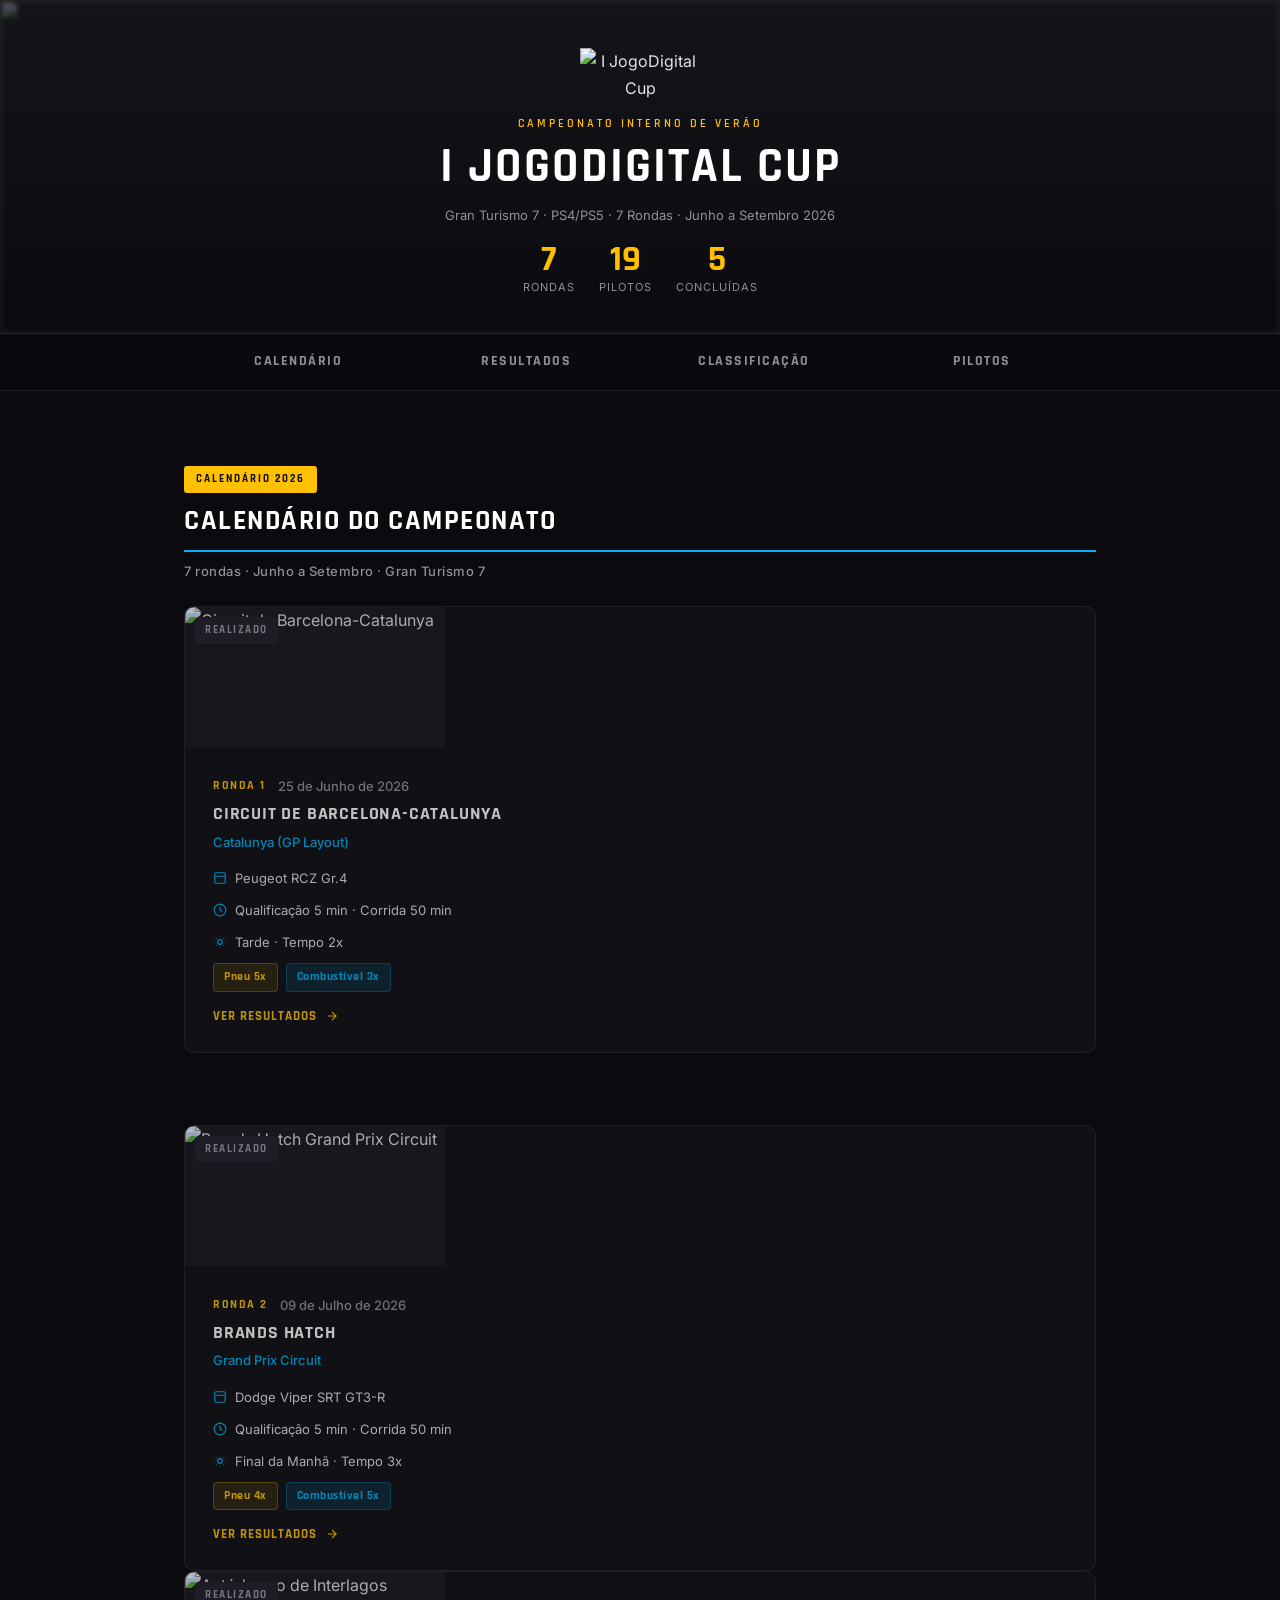
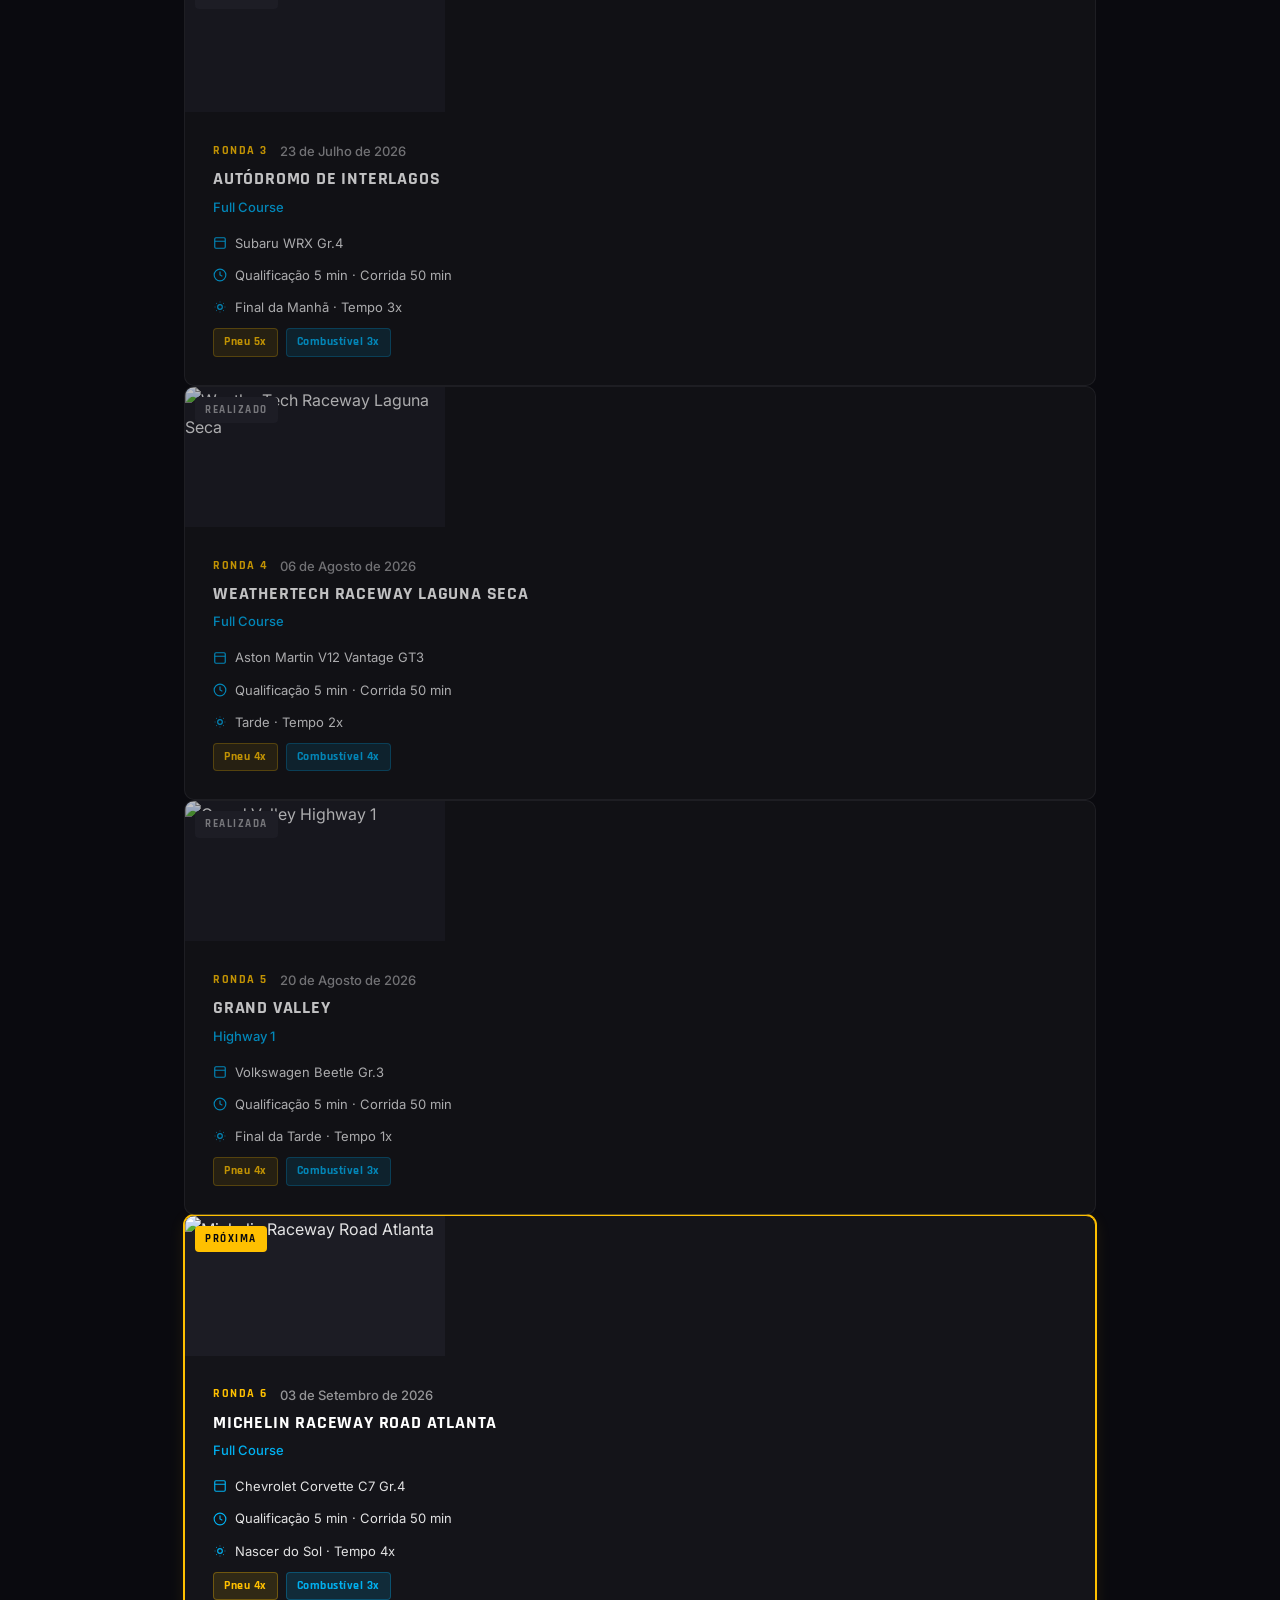
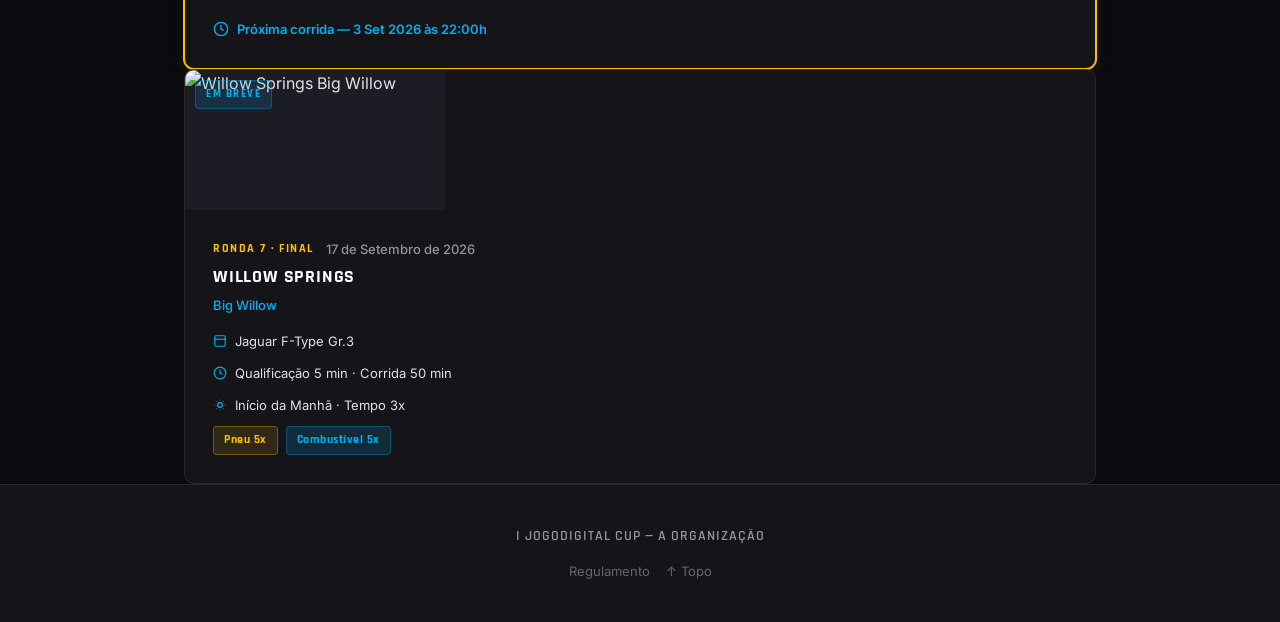
==== commit 8ade8a9a: "Update index.html Signed-off-by: avportugal <dfav987@gmail.com>" ====
--- a/jogodigitalcup-26/index.html
+++ b/jogodigitalcup-26/index.html
@@ -31,7 +31,7 @@
 <div class="hero__stat-label">Pilotos</div>
 </div>
 <div class="hero__stat">
-<div class="hero__stat-num">4</div>
+<div class="hero__stat-num">5</div>
 <div class="hero__stat-label">Concluídas</div>
 </div>
 </div>
@@ -213,12 +213,12 @@
 </div>
 </article>
 <!-- ─────────────────────────────────────────── -->
-<!-- RONDA 5 — NEXT                              -->
-<!-- ─────────────────────────────────────────── -->
-<article class="event-card event-card--next" data-round="5">
+<!-- RONDA 5 — Completed                              -->
+<!-- ─────────────────────────────────────────── -->
+<article class="event-card event-card--completed" data-round="5">
 <div class="event-card__image">
 <img alt="Grand Valley Highway 1" loading="lazy" src="https://raw.githubusercontent.com/teamrpm/home/refs/heads/main/images/image6.png"/>
-<span class="event-status event-status--next">Próximo</span>
+<span class="event-status event-status--completed">Realizada</span>
 </div>
 <div class="event-card__body">
 <div class="event-card__header">
@@ -247,46 +247,46 @@
 </div>
 </div>
 </div>
+</div>
+</article>
+<!-- ─────────────────────────────────────────── -->
+<!-- RONDA 6 — next                          -->
+<!-- ─────────────────────────────────────────── -->
+<article class="event-card event-card--next" data-round="6">
+<div class="event-card__image">
+<img alt="Michelin Raceway Road Atlanta" loading="lazy" src="https://raw.githubusercontent.com/teamrpm/home/refs/heads/main/images/image12.png"/>
+<span class="event-status event-status--next">Próxima</span>
+</div>
+<div class="event-card__body">
+<div class="event-card__header">
+<span class="event-card__badge">Ronda 6</span>
+<time class="event-card__date" datetime="2026-09-03">03 de Setembro de 2026</time>
+</div>
+<h2 class="event-card__circuit">Michelin Raceway Road Atlanta</h2>
+<p class="event-card__layout">Full Course</p>
+<div class="event-card__meta">
+<div class="event-card__meta-item">
+<svg fill="none" height="14" stroke="currentColor" stroke-width="2" viewbox="0 0 24 24" width="14"><rect height="18" rx="2" width="18" x="3" y="3"></rect><path d="M3 9h18"></path></svg>
+<span>Chevrolet Corvette C7 Gr.4</span>
+</div>
+<div class="event-card__meta-item">
+<svg fill="none" height="14" stroke="currentColor" stroke-width="2" viewbox="0 0 24 24" width="14"><circle cx="12" cy="12" r="10"></circle><path d="M12 6v6l4 2"></path></svg>
+<span>Qualificação 5 min · Corrida 50 min</span>
+</div>
+<div class="event-card__meta-item">
+<svg fill="none" height="14" stroke="currentColor" stroke-width="2" viewbox="0 0 24 24" width="14"><path d="M12 3v1m0 16v1m-8-9H3m18 0h-1M5.6 5.6l.7.7m11.4 11.4l.7.7M5.6 18.4l.7-.7m11.4-11.4l.7-.7"></path><circle cx="12" cy="12" r="4"></circle></svg>
+<span>Nascer do Sol · Tempo 4x</span>
+</div>
+<div class="event-card__meta-item">
+<div class="event-card__pills">
+<span class="ronda-pill ronda-pill--tire">Pneu 4x</span>
+<span class="ronda-pill ronda-pill--fuel">Combustível 3x</span>
+</div>
+</div>
+</div>
   <div class="event-card__countdown">
 <svg fill="none" height="16" stroke="currentColor" stroke-width="2" viewbox="0 0 24 24" width="16"><circle cx="12" cy="12" r="10"></circle><path d="M12 6v6l4 2"></path></svg>
-<span>Próxima corrida — 20 Ago 2026 às 22:00h</span>
-</div>
-</div>
-</article>
-<!-- ─────────────────────────────────────────── -->
-<!-- RONDA 6 — UPCOMING                          -->
-<!-- ─────────────────────────────────────────── -->
-<article class="event-card event-card--upcoming" data-round="6">
-<div class="event-card__image">
-<img alt="Michelin Raceway Road Atlanta" loading="lazy" src="https://raw.githubusercontent.com/teamrpm/home/refs/heads/main/images/image12.png"/>
-<span class="event-status event-status--upcoming">Em Breve</span>
-</div>
-<div class="event-card__body">
-<div class="event-card__header">
-<span class="event-card__badge">Ronda 6</span>
-<time class="event-card__date" datetime="2026-09-03">03 de Setembro de 2026</time>
-</div>
-<h2 class="event-card__circuit">Michelin Raceway Road Atlanta</h2>
-<p class="event-card__layout">Full Course</p>
-<div class="event-card__meta">
-<div class="event-card__meta-item">
-<svg fill="none" height="14" stroke="currentColor" stroke-width="2" viewbox="0 0 24 24" width="14"><rect height="18" rx="2" width="18" x="3" y="3"></rect><path d="M3 9h18"></path></svg>
-<span>Chevrolet Corvette C7 Gr.4</span>
-</div>
-<div class="event-card__meta-item">
-<svg fill="none" height="14" stroke="currentColor" stroke-width="2" viewbox="0 0 24 24" width="14"><circle cx="12" cy="12" r="10"></circle><path d="M12 6v6l4 2"></path></svg>
-<span>Qualificação 5 min · Corrida 50 min</span>
-</div>
-<div class="event-card__meta-item">
-<svg fill="none" height="14" stroke="currentColor" stroke-width="2" viewbox="0 0 24 24" width="14"><path d="M12 3v1m0 16v1m-8-9H3m18 0h-1M5.6 5.6l.7.7m11.4 11.4l.7.7M5.6 18.4l.7-.7m11.4-11.4l.7-.7"></path><circle cx="12" cy="12" r="4"></circle></svg>
-<span>Nascer do Sol · Tempo 4x</span>
-</div>
-<div class="event-card__meta-item">
-<div class="event-card__pills">
-<span class="ronda-pill ronda-pill--tire">Pneu 4x</span>
-<span class="ronda-pill ronda-pill--fuel">Combustível 3x</span>
-</div>
-</div>
+<span>Próxima corrida — 3 Set 2026 às 22:00h</span>
 </div>
 </div>
 </article>
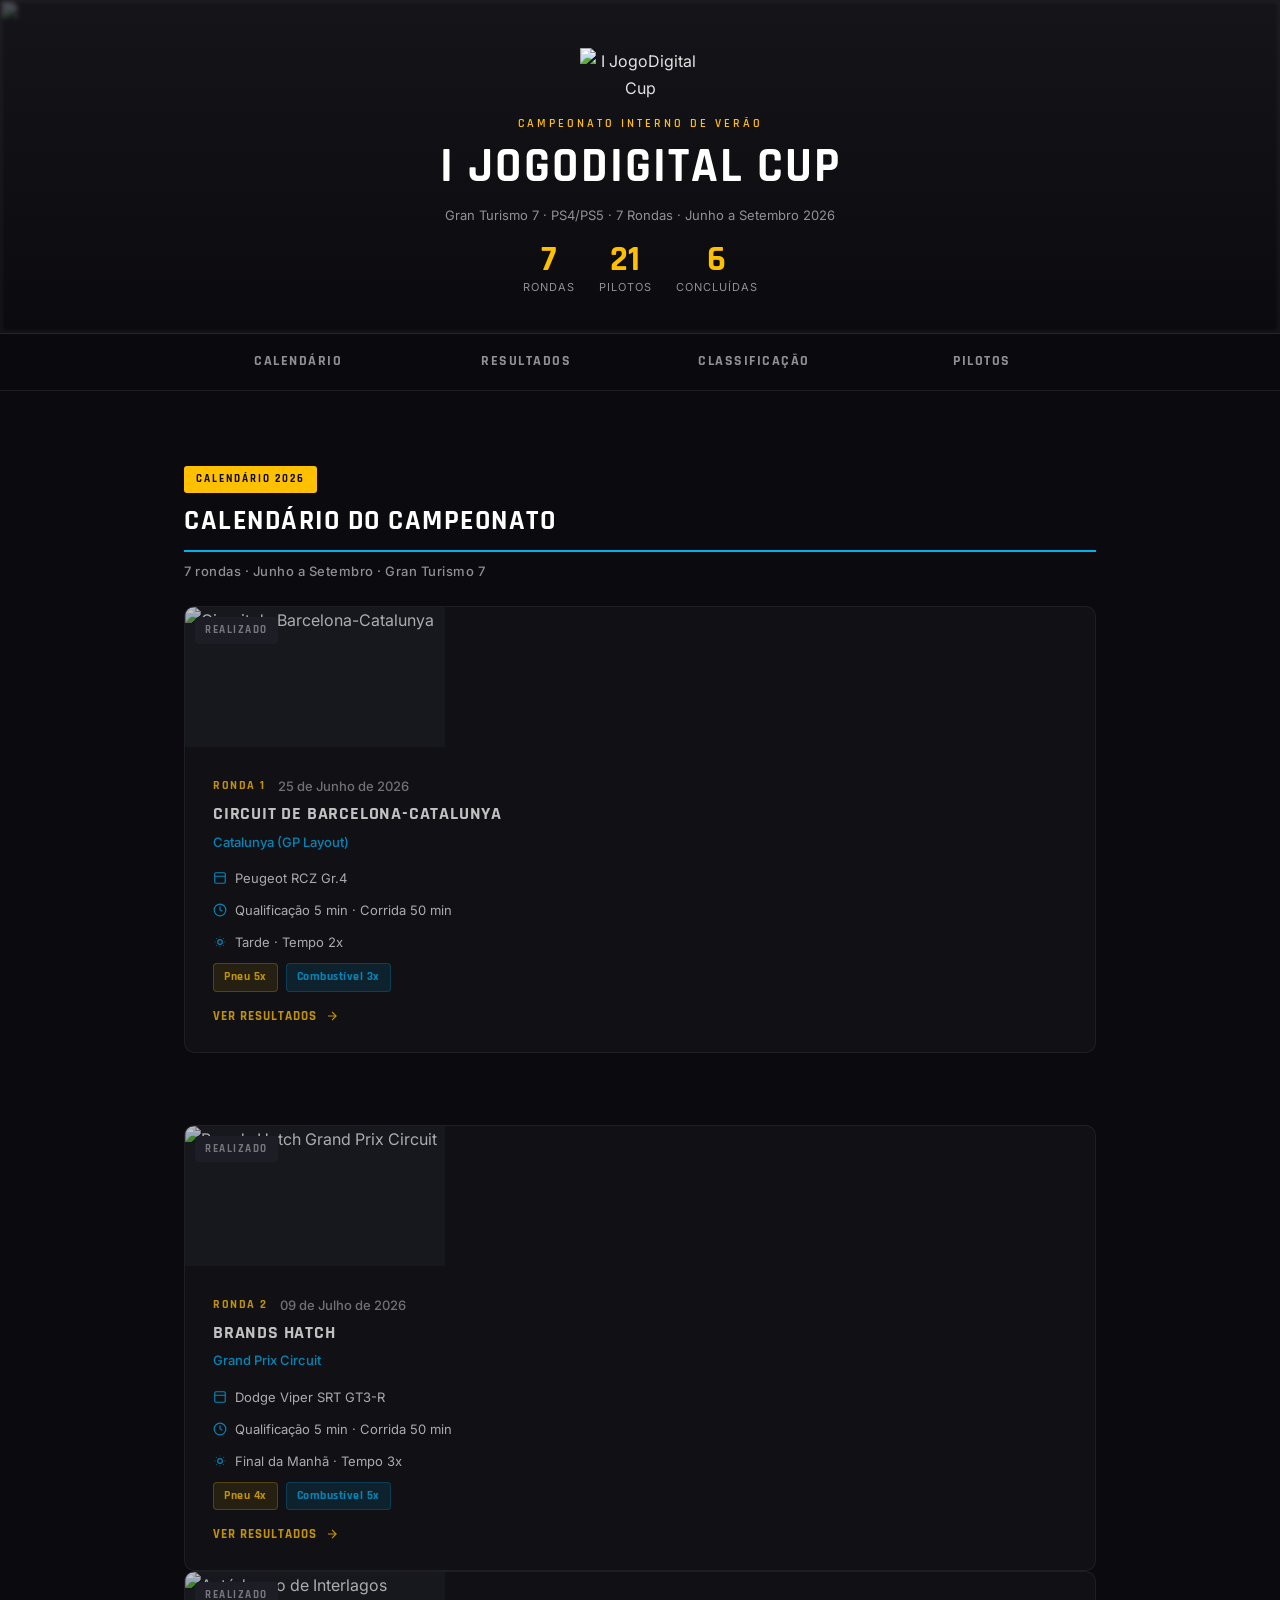
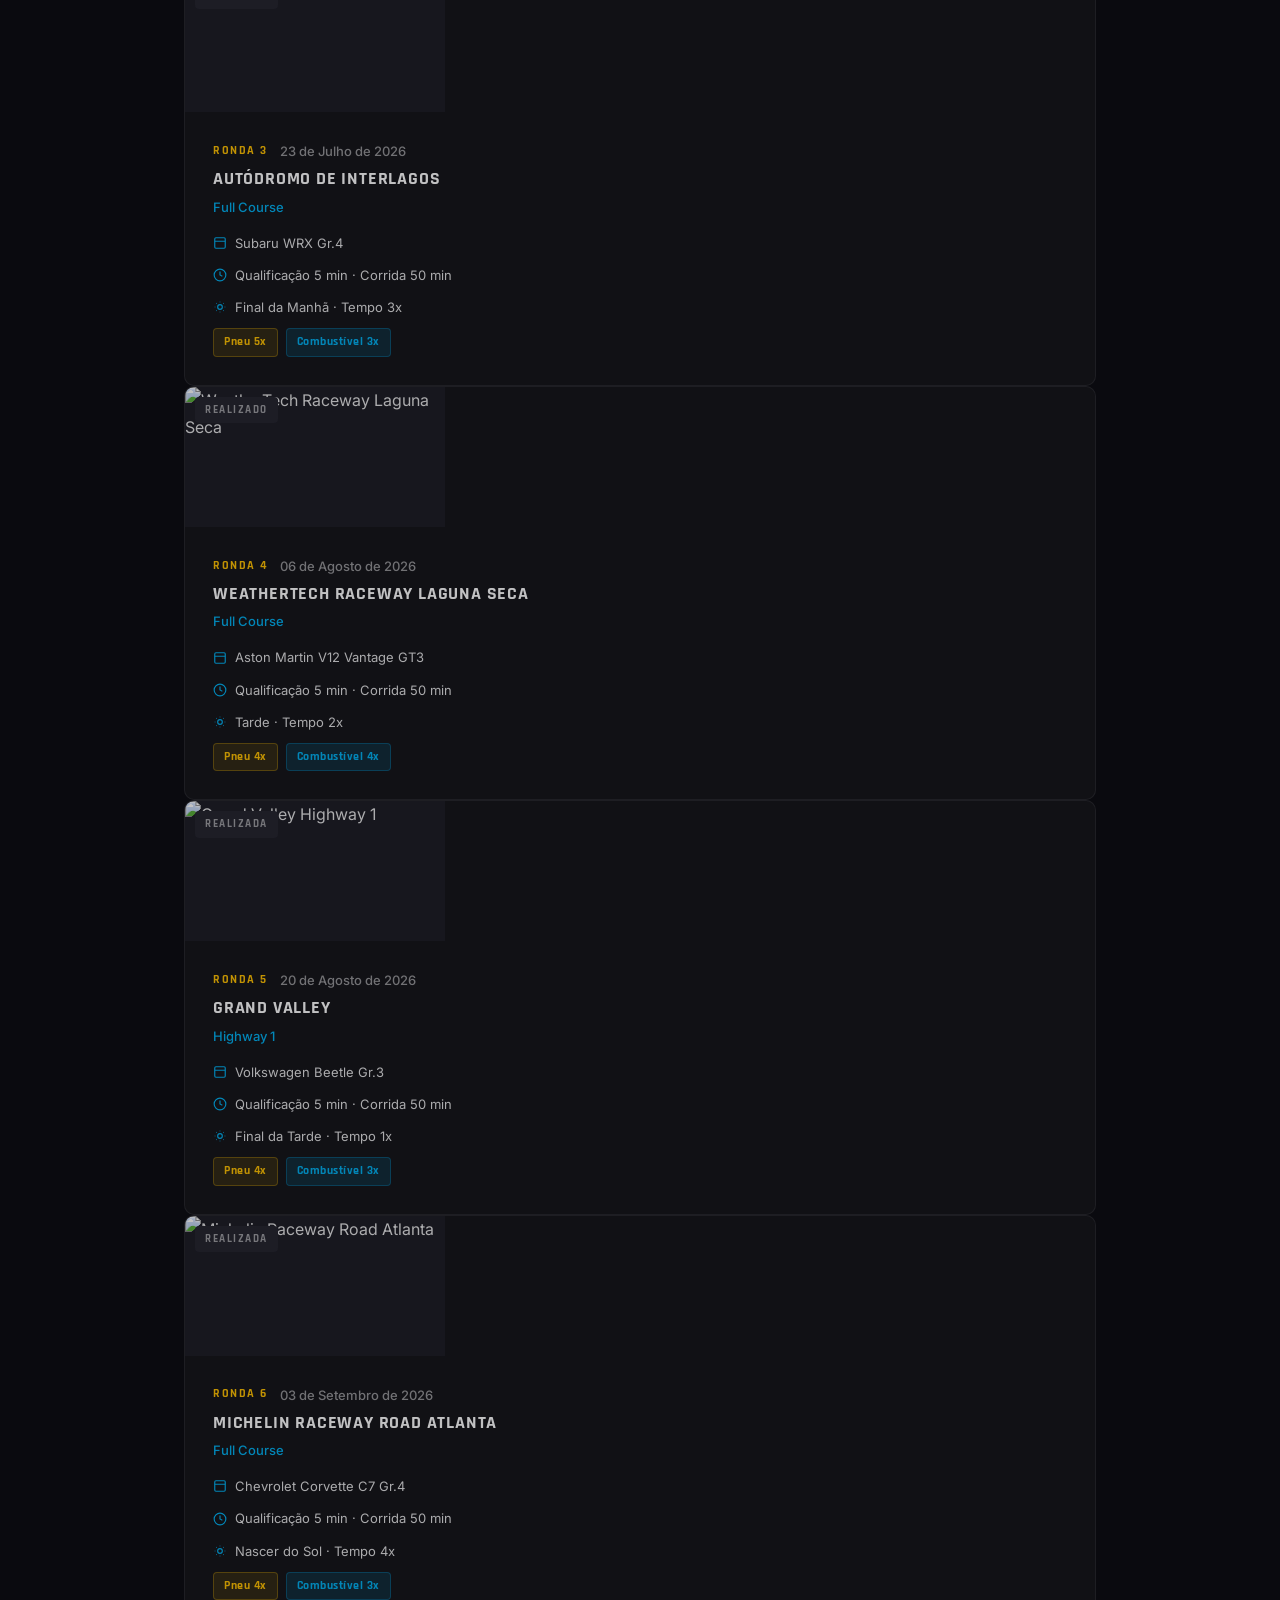
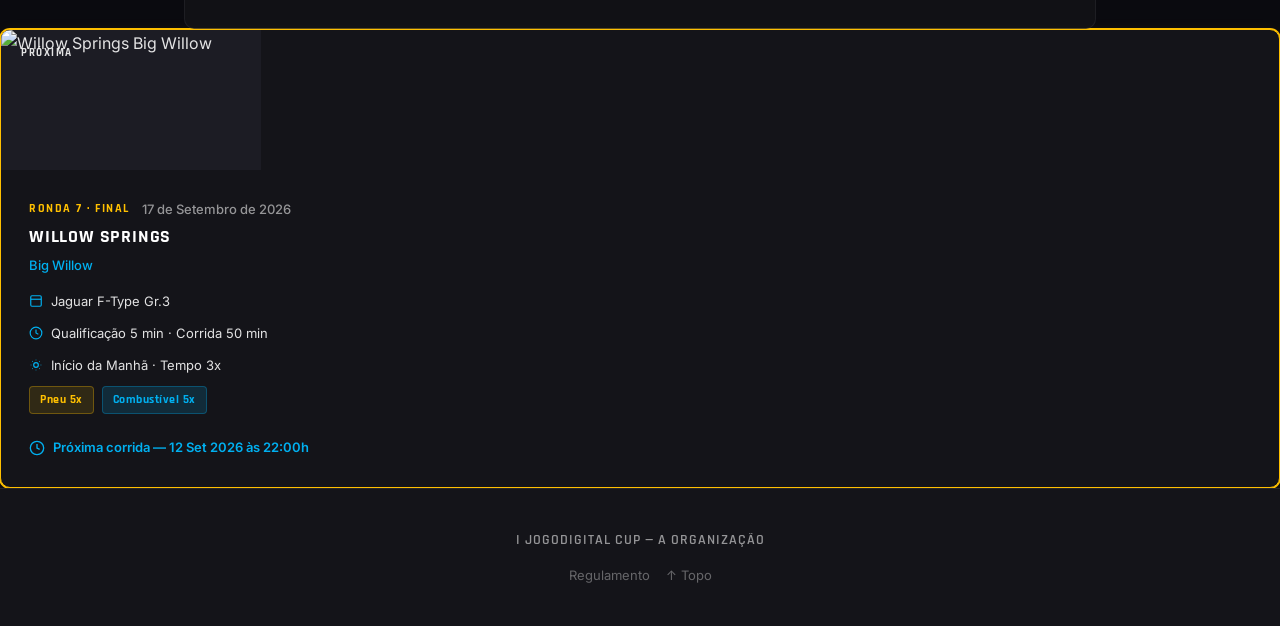
==== commit a2fb23a3: "Update index.html Signed-off-by: avportugal <dfav987@gmail.com>" ====
--- a/jogodigitalcup-26/index.html
+++ b/jogodigitalcup-26/index.html
@@ -27,11 +27,11 @@
 <div class="hero__stat-label">Rondas</div>
 </div>
 <div class="hero__stat">
-<div class="hero__stat-num">19</div>
+<div class="hero__stat-num">21</div>
 <div class="hero__stat-label">Pilotos</div>
 </div>
 <div class="hero__stat">
-<div class="hero__stat-num">5</div>
+<div class="hero__stat-num">6</div>
 <div class="hero__stat-label">Concluídas</div>
 </div>
 </div>
@@ -250,12 +250,12 @@
 </div>
 </article>
 <!-- ─────────────────────────────────────────── -->
-<!-- RONDA 6 — next                          -->
-<!-- ─────────────────────────────────────────── -->
-<article class="event-card event-card--next" data-round="6">
+<!-- RONDA 6 — Completed                          -->
+<!-- ─────────────────────────────────────────── -->
+<article class="event-card event-card--completed" data-round="6">
 <div class="event-card__image">
 <img alt="Michelin Raceway Road Atlanta" loading="lazy" src="https://raw.githubusercontent.com/teamrpm/home/refs/heads/main/images/image12.png"/>
-<span class="event-status event-status--next">Próxima</span>
+<span class="event-status event-status--completed">Realizada</span>
 </div>
 <div class="event-card__body">
 <div class="event-card__header">
@@ -284,46 +284,46 @@
 </div>
 </div>
 </div>
+</div>
+</div>
+</article>
+<!-- ─────────────────────────────────────────── -->
+<!-- RONDA 7 — UPCOMING (FINAL ROUND)            -->
+<!-- ─────────────────────────────────────────── -->
+<article class="event-card event-card--next" data-round="7">
+<div class="event-card__image">
+<img alt="Willow Springs Big Willow" loading="lazy" src="https://raw.githubusercontent.com/teamrpm/home/refs/heads/main/images/image16.png"/>
+<span class="event-status event-status--upcomingnext">Próxima</span>
+</div>
+<div class="event-card__body">
+<div class="event-card__header">
+<span class="event-card__badge">Ronda 7 · Final</span>
+<time class="event-card__date" datetime="2026-09-17">17 de Setembro de 2026</time>
+</div>
+<h2 class="event-card__circuit">Willow Springs</h2>
+<p class="event-card__layout">Big Willow</p>
+<div class="event-card__meta">
+<div class="event-card__meta-item">
+<svg fill="none" height="14" stroke="currentColor" stroke-width="2" viewbox="0 0 24 24" width="14"><rect height="18" rx="2" width="18" x="3" y="3"></rect><path d="M3 9h18"></path></svg>
+<span>Jaguar F-Type Gr.3</span>
+</div>
+<div class="event-card__meta-item">
+<svg fill="none" height="14" stroke="currentColor" stroke-width="2" viewbox="0 0 24 24" width="14"><circle cx="12" cy="12" r="10"></circle><path d="M12 6v6l4 2"></path></svg>
+<span>Qualificação 5 min · Corrida 50 min</span>
+</div>
+<div class="event-card__meta-item">
+<svg fill="none" height="14" stroke="currentColor" stroke-width="2" viewbox="0 0 24 24" width="14"><path d="M12 3v1m0 16v1m-8-9H3m18 0h-1M5.6 5.6l.7.7m11.4 11.4l.7.7M5.6 18.4l.7-.7m11.4-11.4l.7-.7"></path><circle cx="12" cy="12" r="4"></circle></svg>
+<span>Início da Manhã · Tempo 3x</span>
+</div>
+<div class="event-card__meta-item">
+<div class="event-card__pills">
+<span class="ronda-pill ronda-pill--tire">Pneu 5x</span>
+<span class="ronda-pill ronda-pill--fuel">Combustível 5x</span>
+</div>
+</div>
   <div class="event-card__countdown">
 <svg fill="none" height="16" stroke="currentColor" stroke-width="2" viewbox="0 0 24 24" width="16"><circle cx="12" cy="12" r="10"></circle><path d="M12 6v6l4 2"></path></svg>
-<span>Próxima corrida — 3 Set 2026 às 22:00h</span>
-</div>
-</div>
-</article>
-<!-- ─────────────────────────────────────────── -->
-<!-- RONDA 7 — UPCOMING (FINAL ROUND)            -->
-<!-- ─────────────────────────────────────────── -->
-<article class="event-card event-card--upcoming" data-round="7">
-<div class="event-card__image">
-<img alt="Willow Springs Big Willow" loading="lazy" src="https://raw.githubusercontent.com/teamrpm/home/refs/heads/main/images/image16.png"/>
-<span class="event-status event-status--upcoming">Em Breve</span>
-</div>
-<div class="event-card__body">
-<div class="event-card__header">
-<span class="event-card__badge">Ronda 7 · Final</span>
-<time class="event-card__date" datetime="2026-09-17">17 de Setembro de 2026</time>
-</div>
-<h2 class="event-card__circuit">Willow Springs</h2>
-<p class="event-card__layout">Big Willow</p>
-<div class="event-card__meta">
-<div class="event-card__meta-item">
-<svg fill="none" height="14" stroke="currentColor" stroke-width="2" viewbox="0 0 24 24" width="14"><rect height="18" rx="2" width="18" x="3" y="3"></rect><path d="M3 9h18"></path></svg>
-<span>Jaguar F-Type Gr.3</span>
-</div>
-<div class="event-card__meta-item">
-<svg fill="none" height="14" stroke="currentColor" stroke-width="2" viewbox="0 0 24 24" width="14"><circle cx="12" cy="12" r="10"></circle><path d="M12 6v6l4 2"></path></svg>
-<span>Qualificação 5 min · Corrida 50 min</span>
-</div>
-<div class="event-card__meta-item">
-<svg fill="none" height="14" stroke="currentColor" stroke-width="2" viewbox="0 0 24 24" width="14"><path d="M12 3v1m0 16v1m-8-9H3m18 0h-1M5.6 5.6l.7.7m11.4 11.4l.7.7M5.6 18.4l.7-.7m11.4-11.4l.7-.7"></path><circle cx="12" cy="12" r="4"></circle></svg>
-<span>Início da Manhã · Tempo 3x</span>
-</div>
-<div class="event-card__meta-item">
-<div class="event-card__pills">
-<span class="ronda-pill ronda-pill--tire">Pneu 5x</span>
-<span class="ronda-pill ronda-pill--fuel">Combustível 5x</span>
-</div>
-</div>
+<span>Próxima corrida — 12 Set 2026 às 22:00h</span>
 </div>
 </div>
 </article>
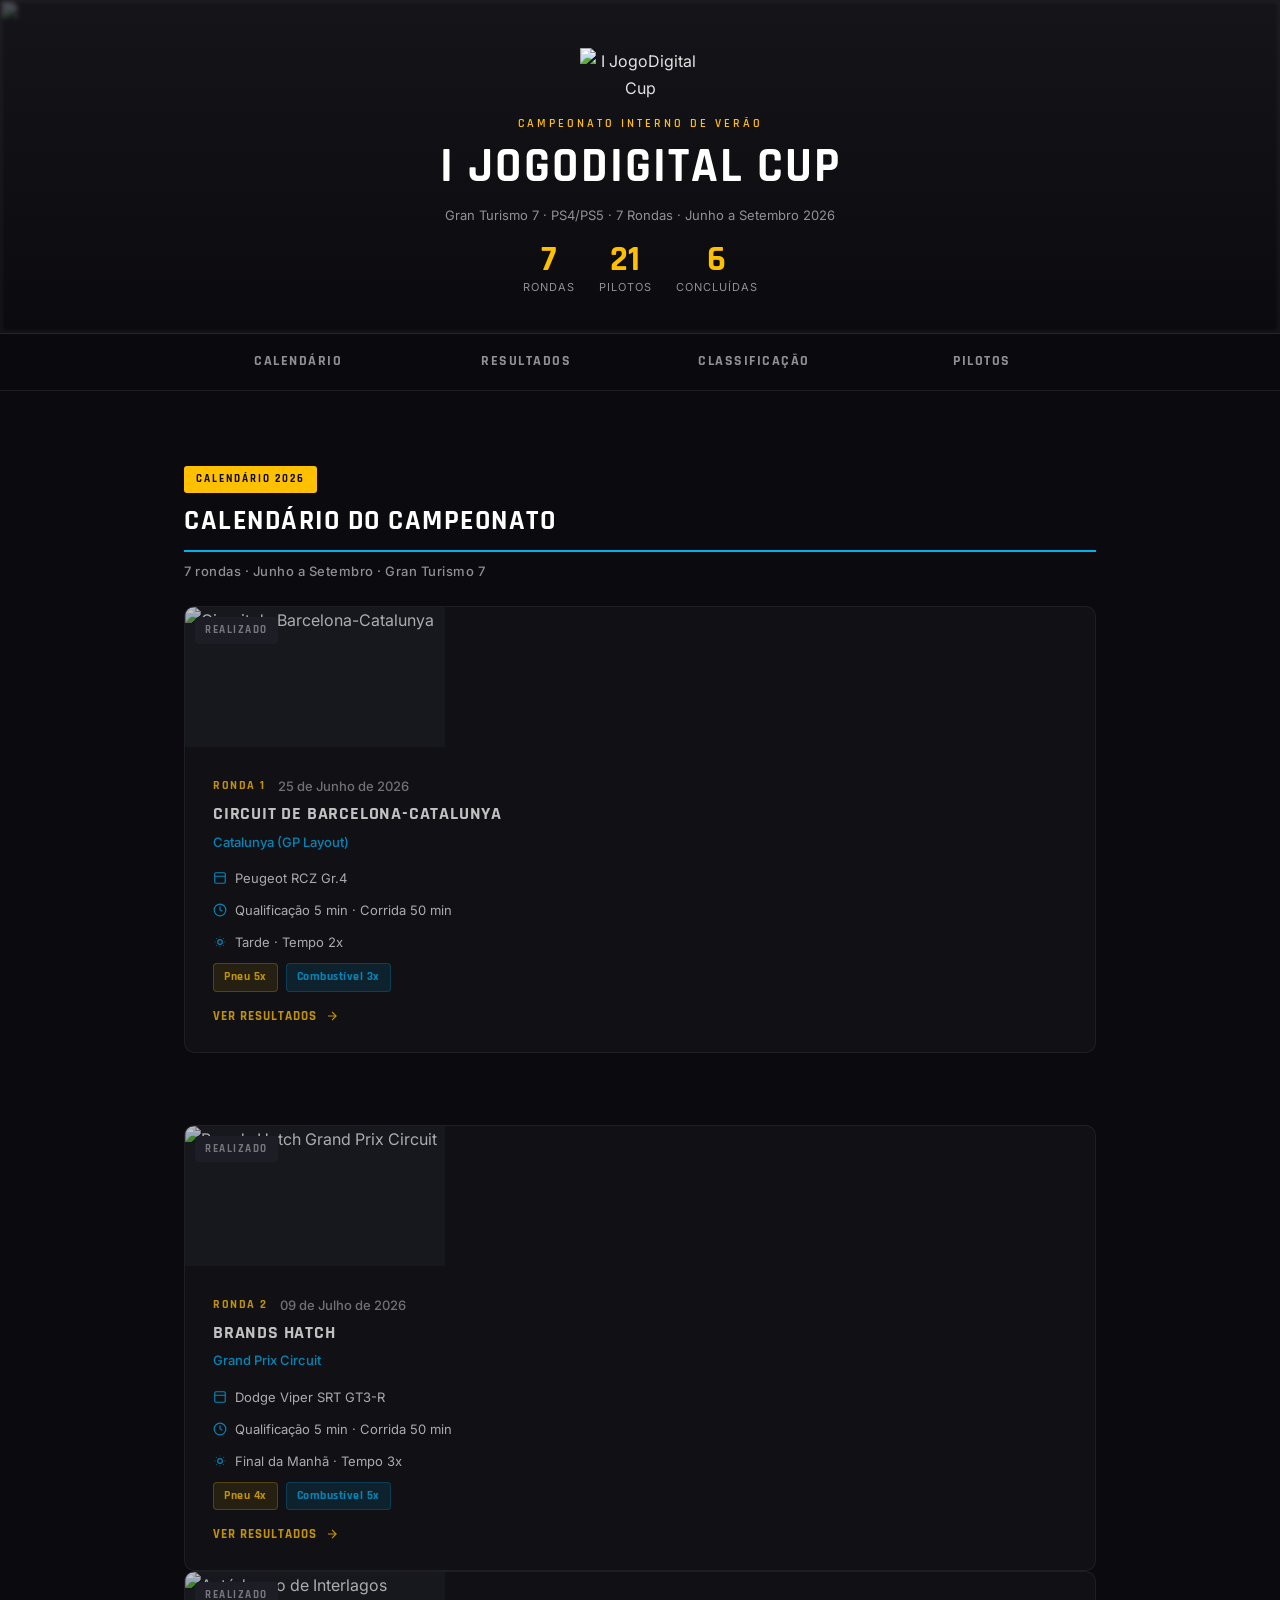
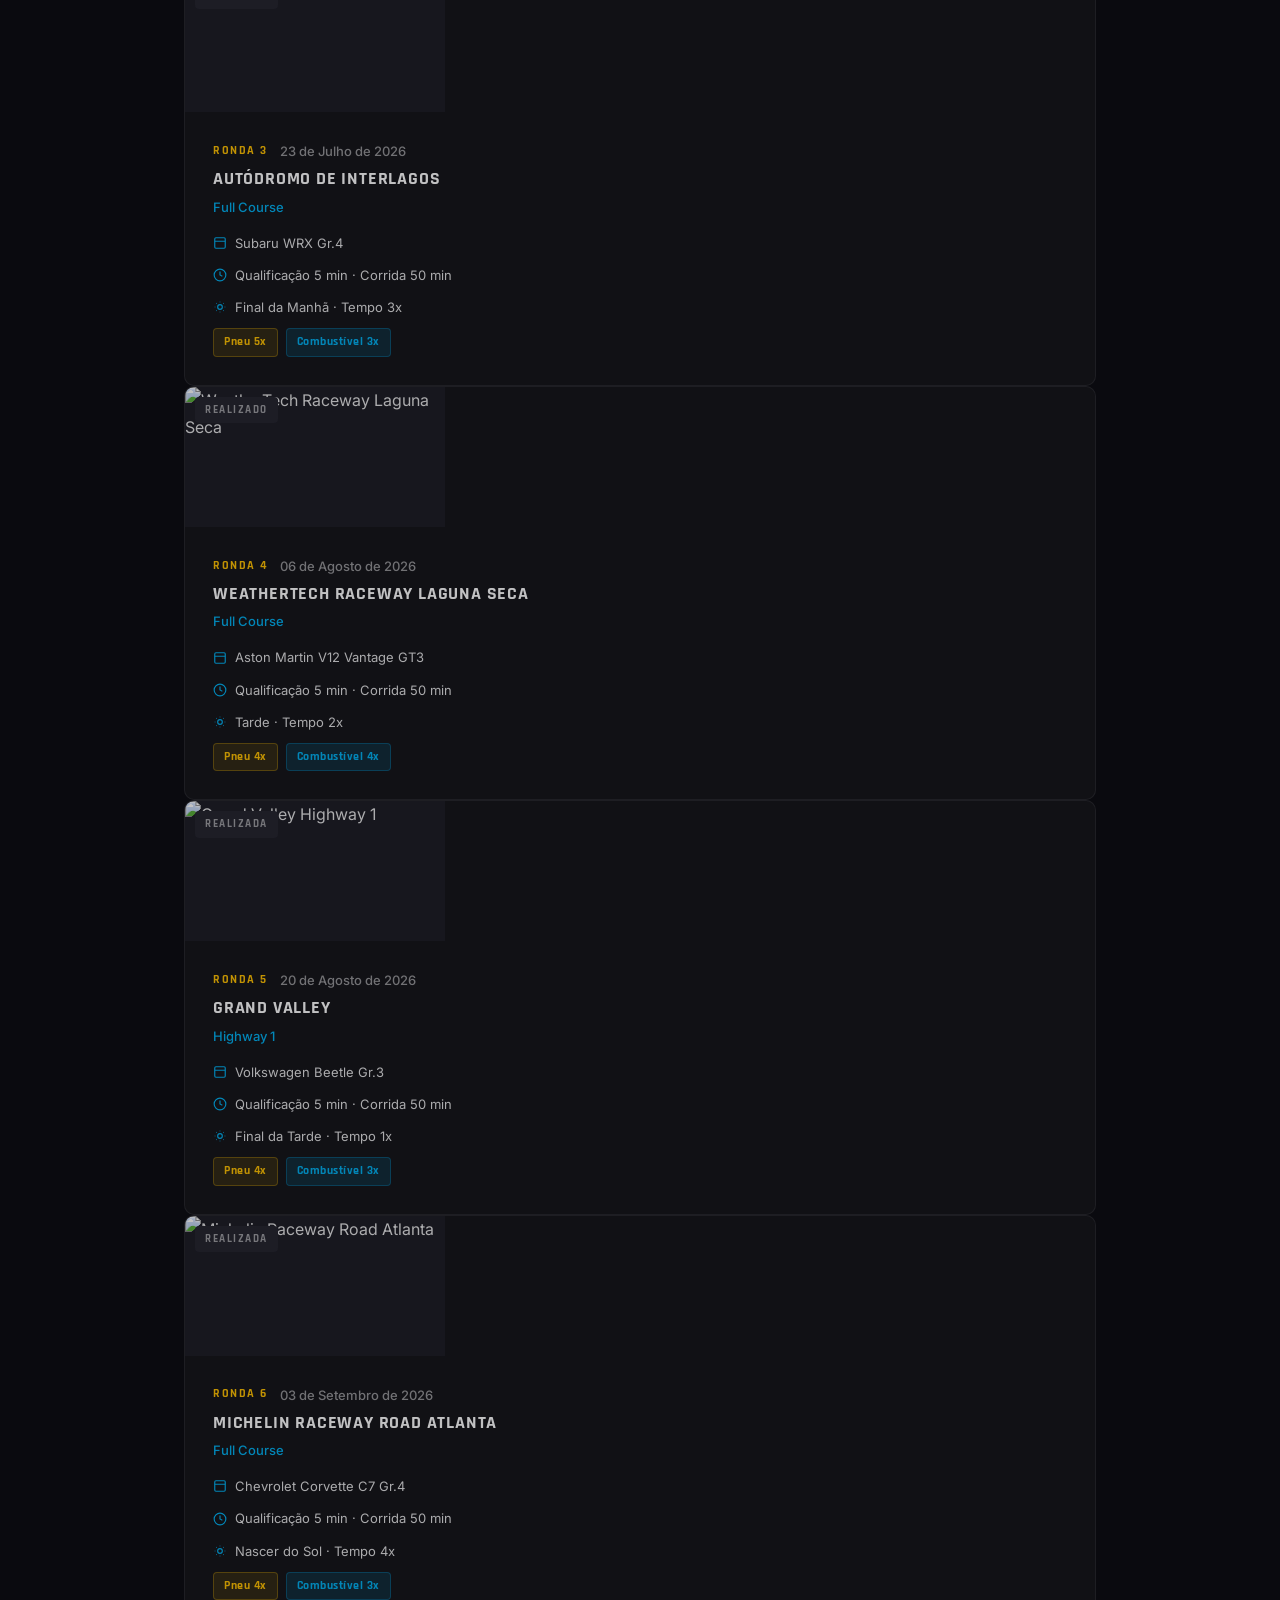
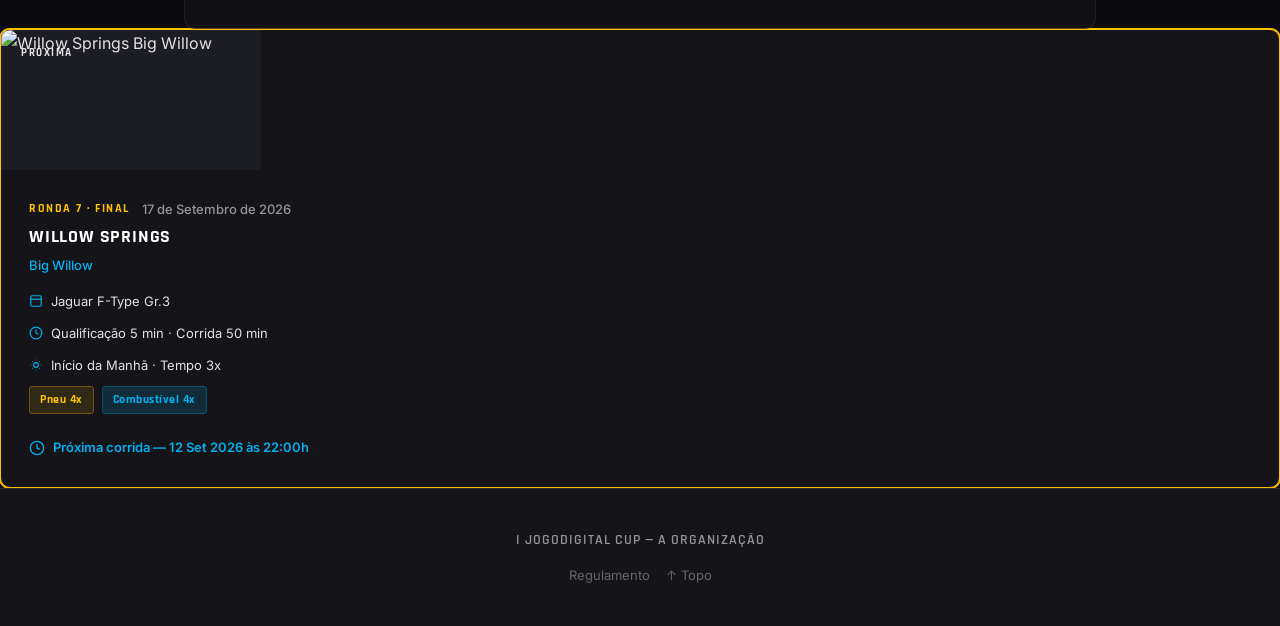
==== commit a3f4d049: "Update tire and fuel labels in index.html Signed-off-by: avportugal <dfav987@gmail.com>" ====
--- a/jogodigitalcup-26/index.html
+++ b/jogodigitalcup-26/index.html
@@ -317,8 +317,8 @@
 </div>
 <div class="event-card__meta-item">
 <div class="event-card__pills">
-<span class="ronda-pill ronda-pill--tire">Pneu 5x</span>
-<span class="ronda-pill ronda-pill--fuel">Combustível 5x</span>
+<span class="ronda-pill ronda-pill--tire">Pneu 4x</span>
+<span class="ronda-pill ronda-pill--fuel">Combustível 4x</span>
 </div>
 </div>
   <div class="event-card__countdown">
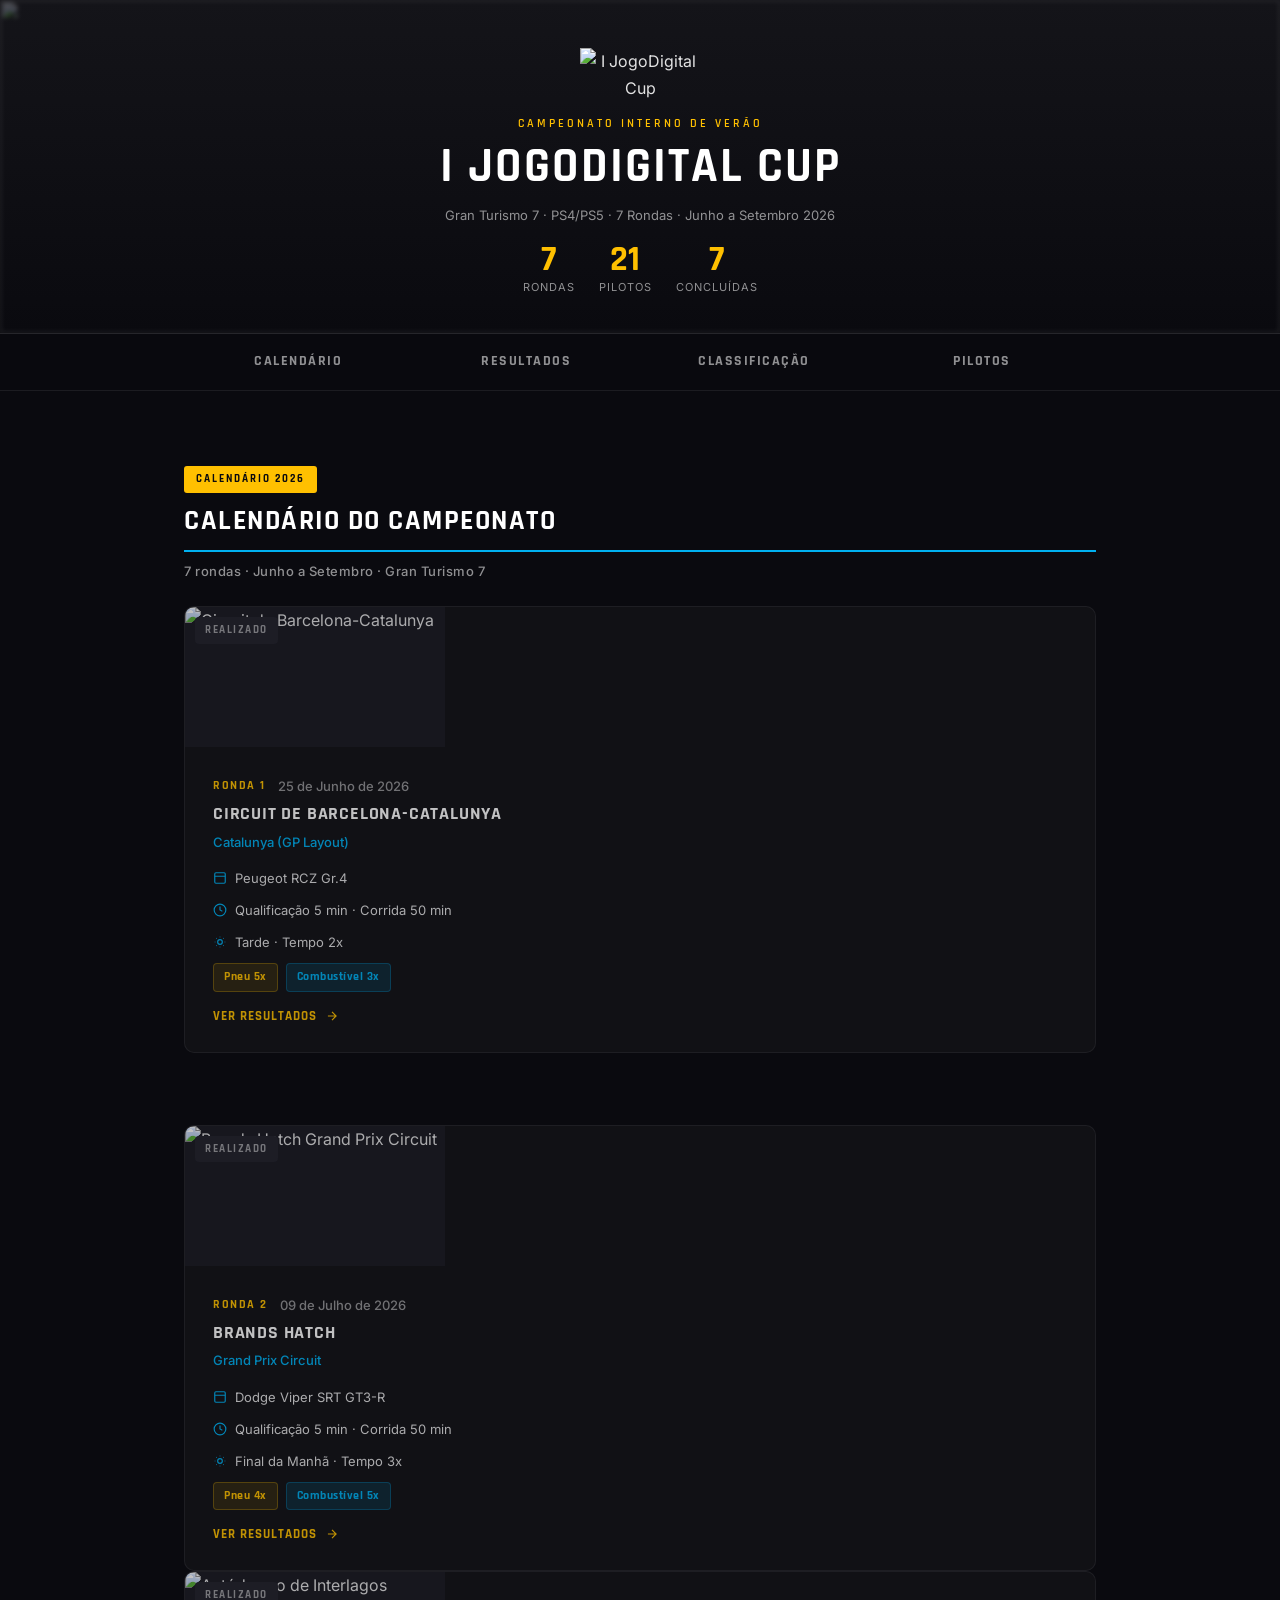
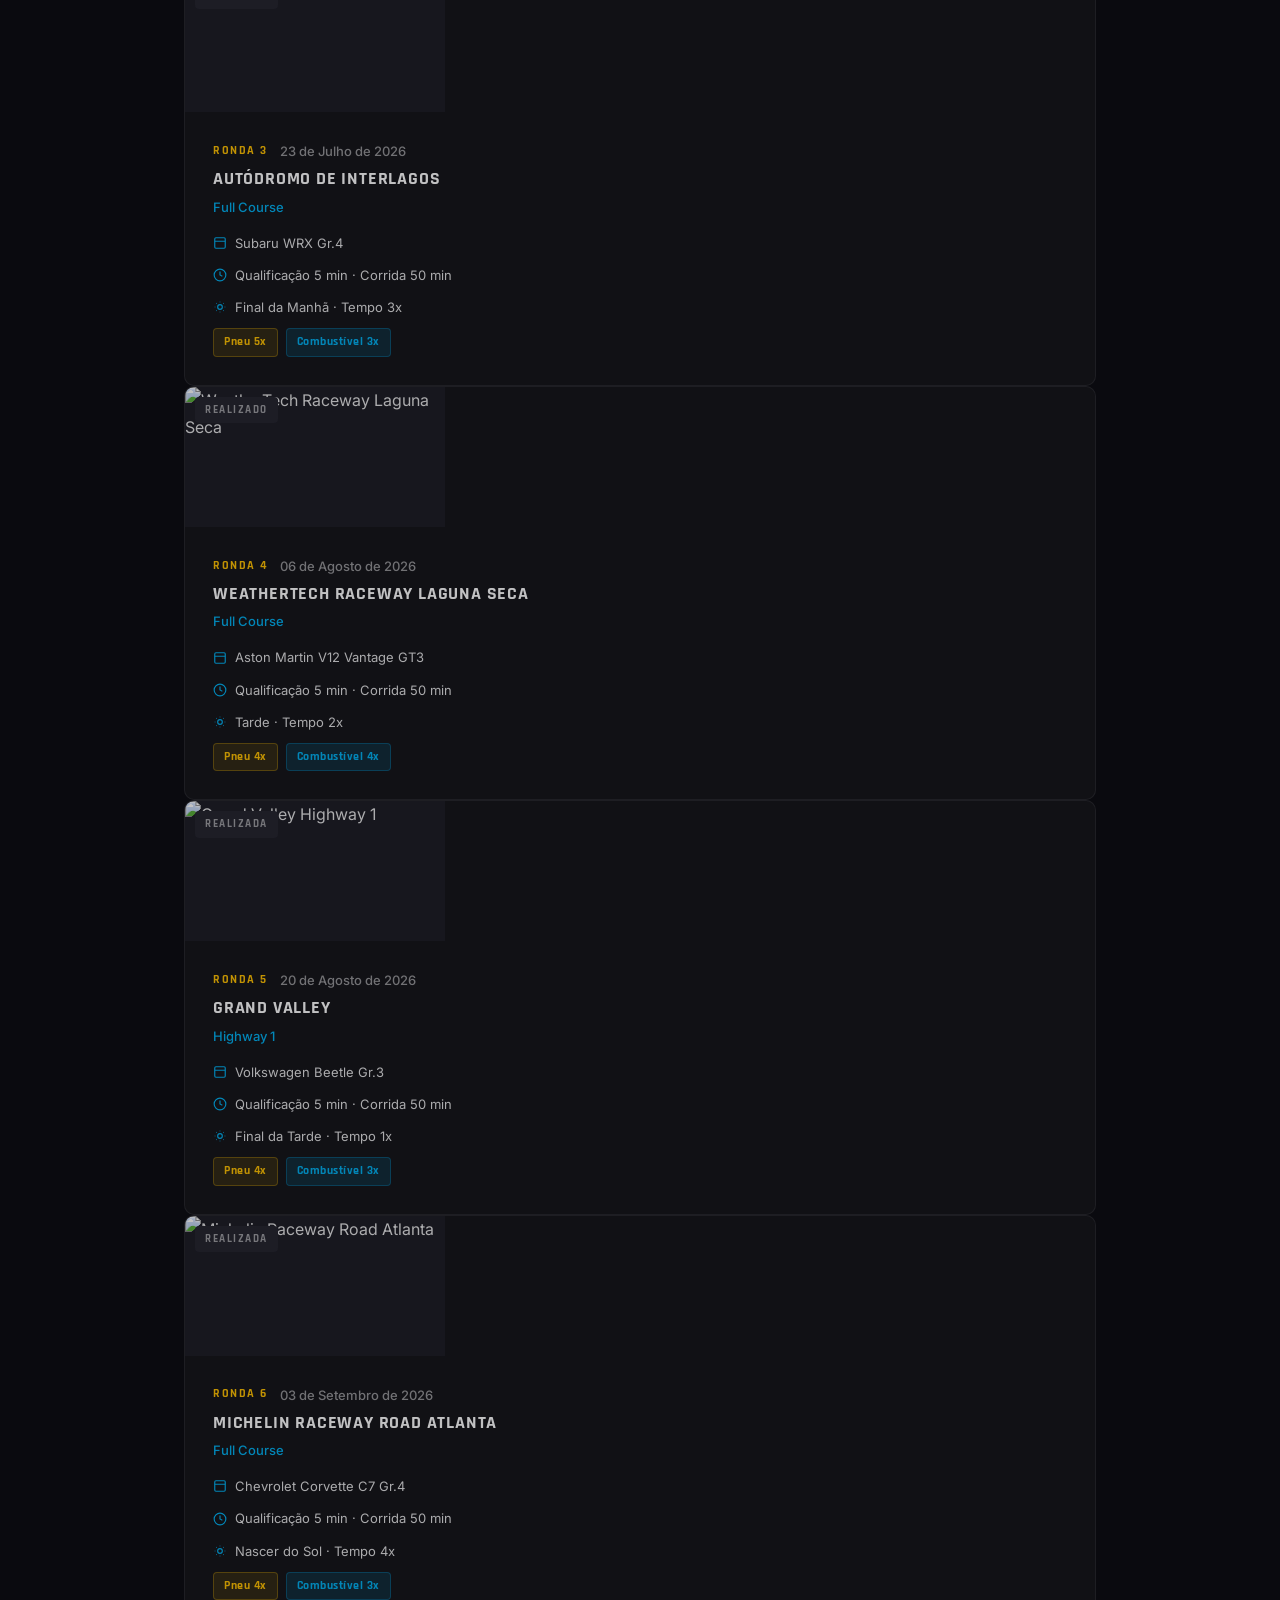
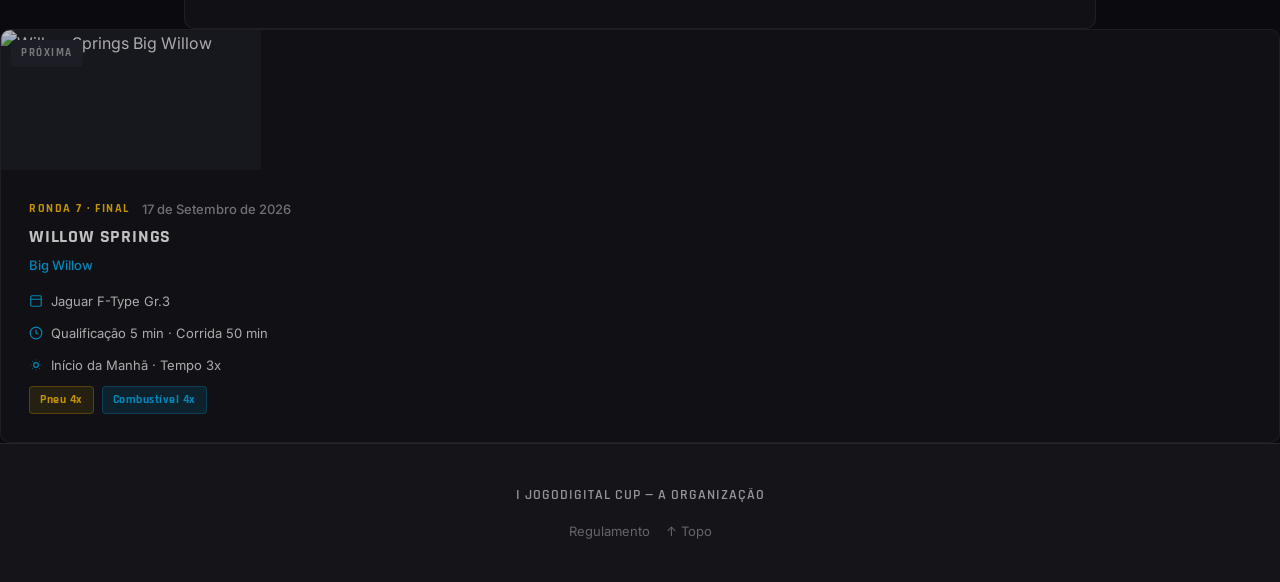
==== commit 18dd00cf: "Update index.html Signed-off-by: avportugal <dfav987@gmail.com>" ====
--- a/jogodigitalcup-26/index.html
+++ b/jogodigitalcup-26/index.html
@@ -31,7 +31,7 @@
 <div class="hero__stat-label">Pilotos</div>
 </div>
 <div class="hero__stat">
-<div class="hero__stat-num">6</div>
+<div class="hero__stat-num">7</div>
 <div class="hero__stat-label">Concluídas</div>
 </div>
 </div>
@@ -290,10 +290,10 @@
 <!-- ─────────────────────────────────────────── -->
 <!-- RONDA 7 — UPCOMING (FINAL ROUND)            -->
 <!-- ─────────────────────────────────────────── -->
-<article class="event-card event-card--next" data-round="7">
+<article class="event-card event-card--completed" data-round="7">
 <div class="event-card__image">
 <img alt="Willow Springs Big Willow" loading="lazy" src="https://raw.githubusercontent.com/teamrpm/home/refs/heads/main/images/image16.png"/>
-<span class="event-status event-status--upcomingnext">Próxima</span>
+<span class="event-status event-status--completed">Próxima</span>
 </div>
 <div class="event-card__body">
 <div class="event-card__header">
@@ -321,9 +321,6 @@
 <span class="ronda-pill ronda-pill--fuel">Combustível 4x</span>
 </div>
 </div>
-  <div class="event-card__countdown">
-<svg fill="none" height="16" stroke="currentColor" stroke-width="2" viewbox="0 0 24 24" width="16"><circle cx="12" cy="12" r="10"></circle><path d="M12 6v6l4 2"></path></svg>
-<span>Próxima corrida — 12 Set 2026 às 22:00h</span>
 </div>
 </div>
 </article>
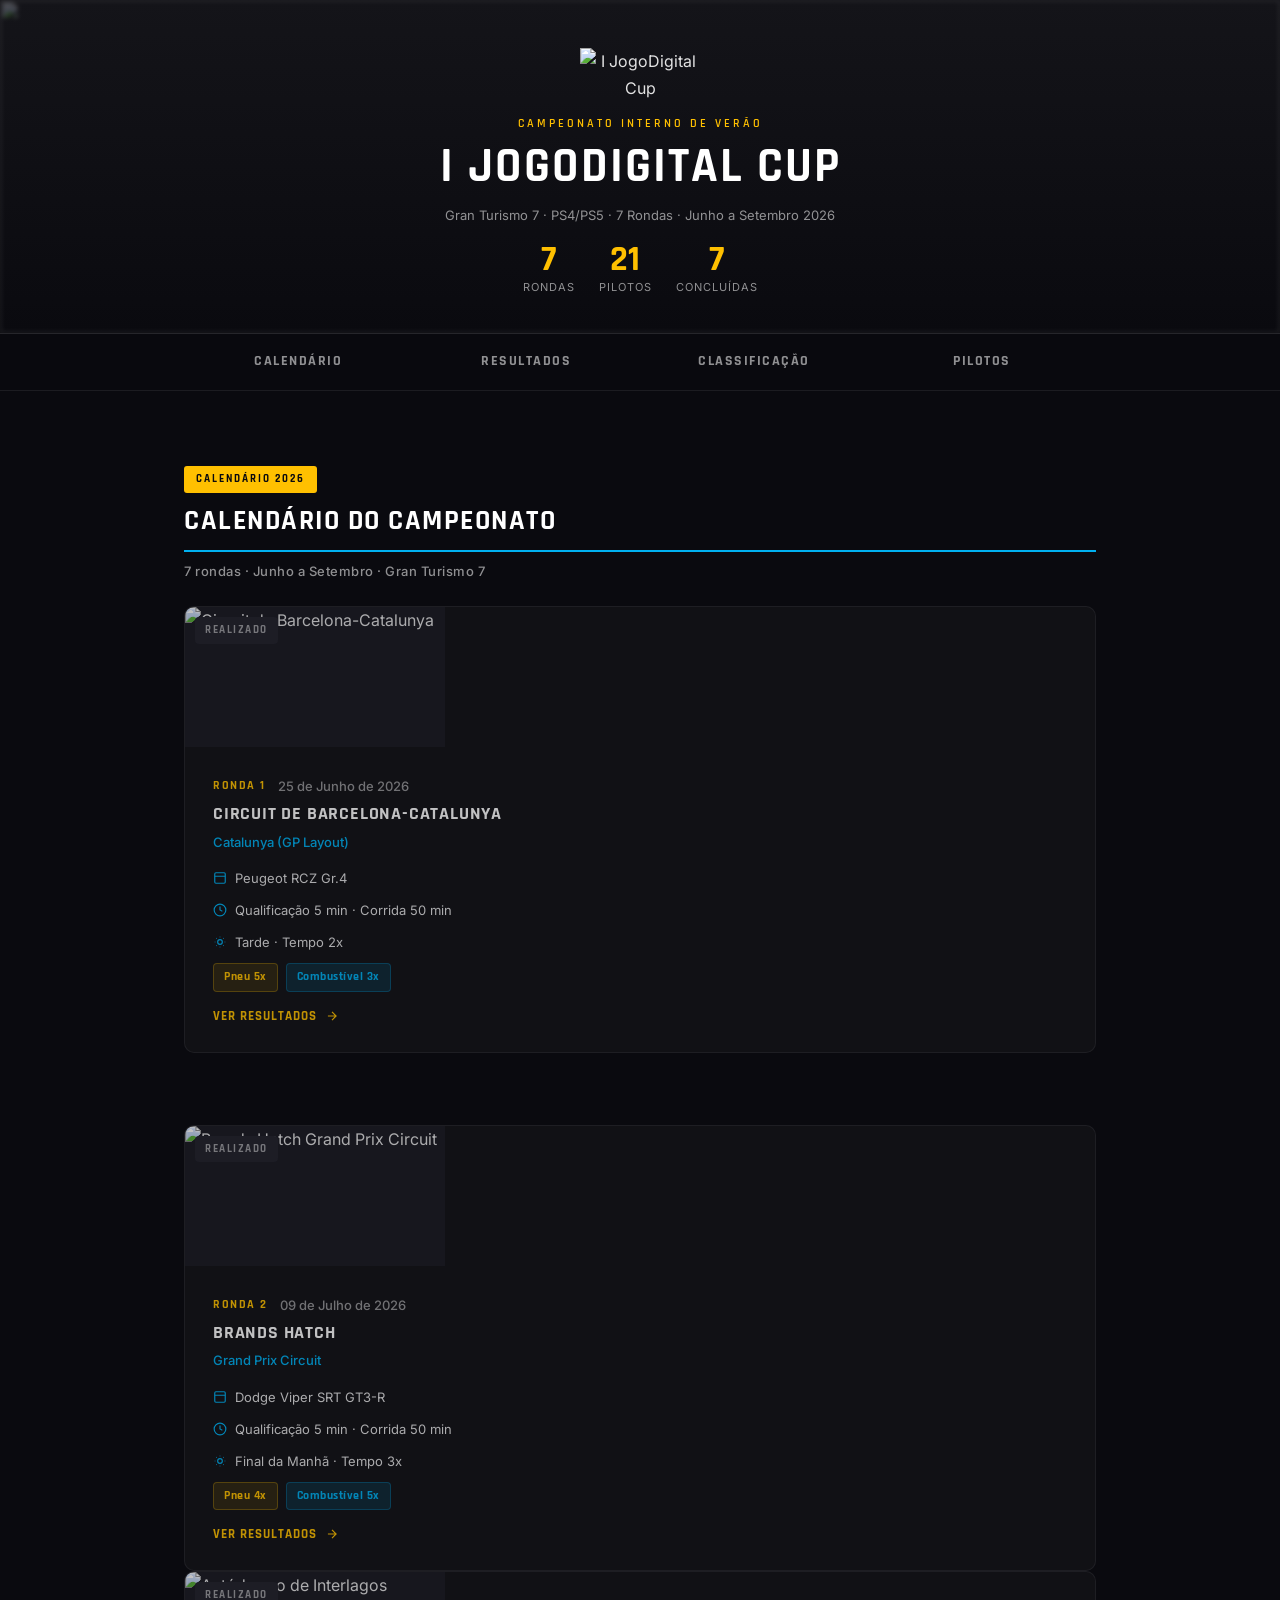
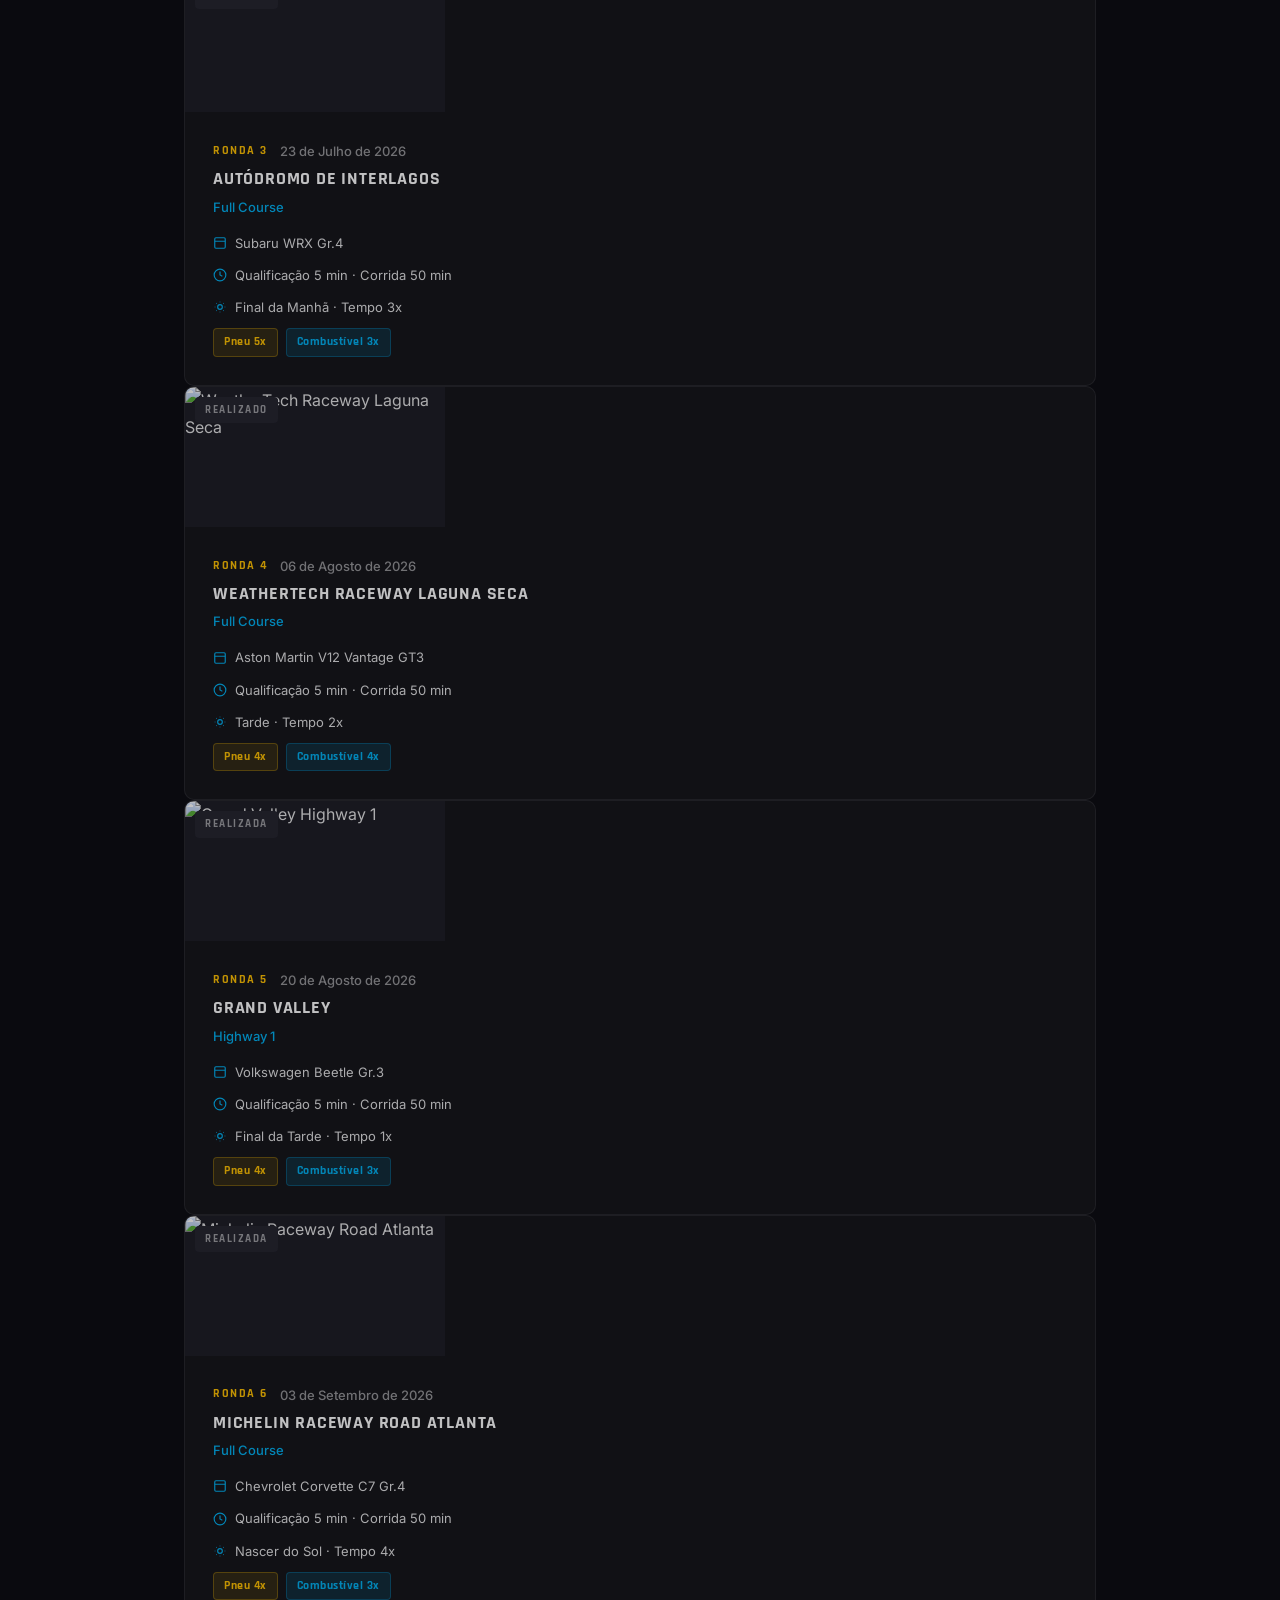
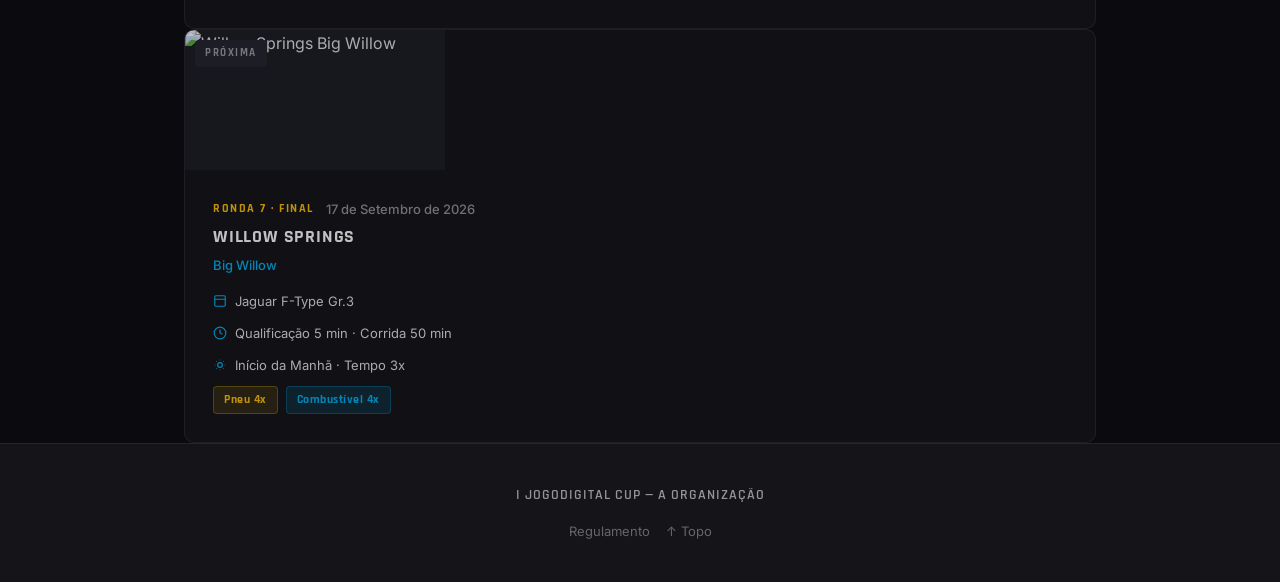
==== commit 72d738df: "Remove closing div tag from index.html Signed-off-by: avportugal <dfav987@gmail.com>" ====
--- a/jogodigitalcup-26/index.html
+++ b/jogodigitalcup-26/index.html
@@ -285,7 +285,6 @@
 </div>
 </div>
 </div>
-</div>
 </article>
 <!-- ─────────────────────────────────────────── -->
 <!-- RONDA 7 — UPCOMING (FINAL ROUND)            -->
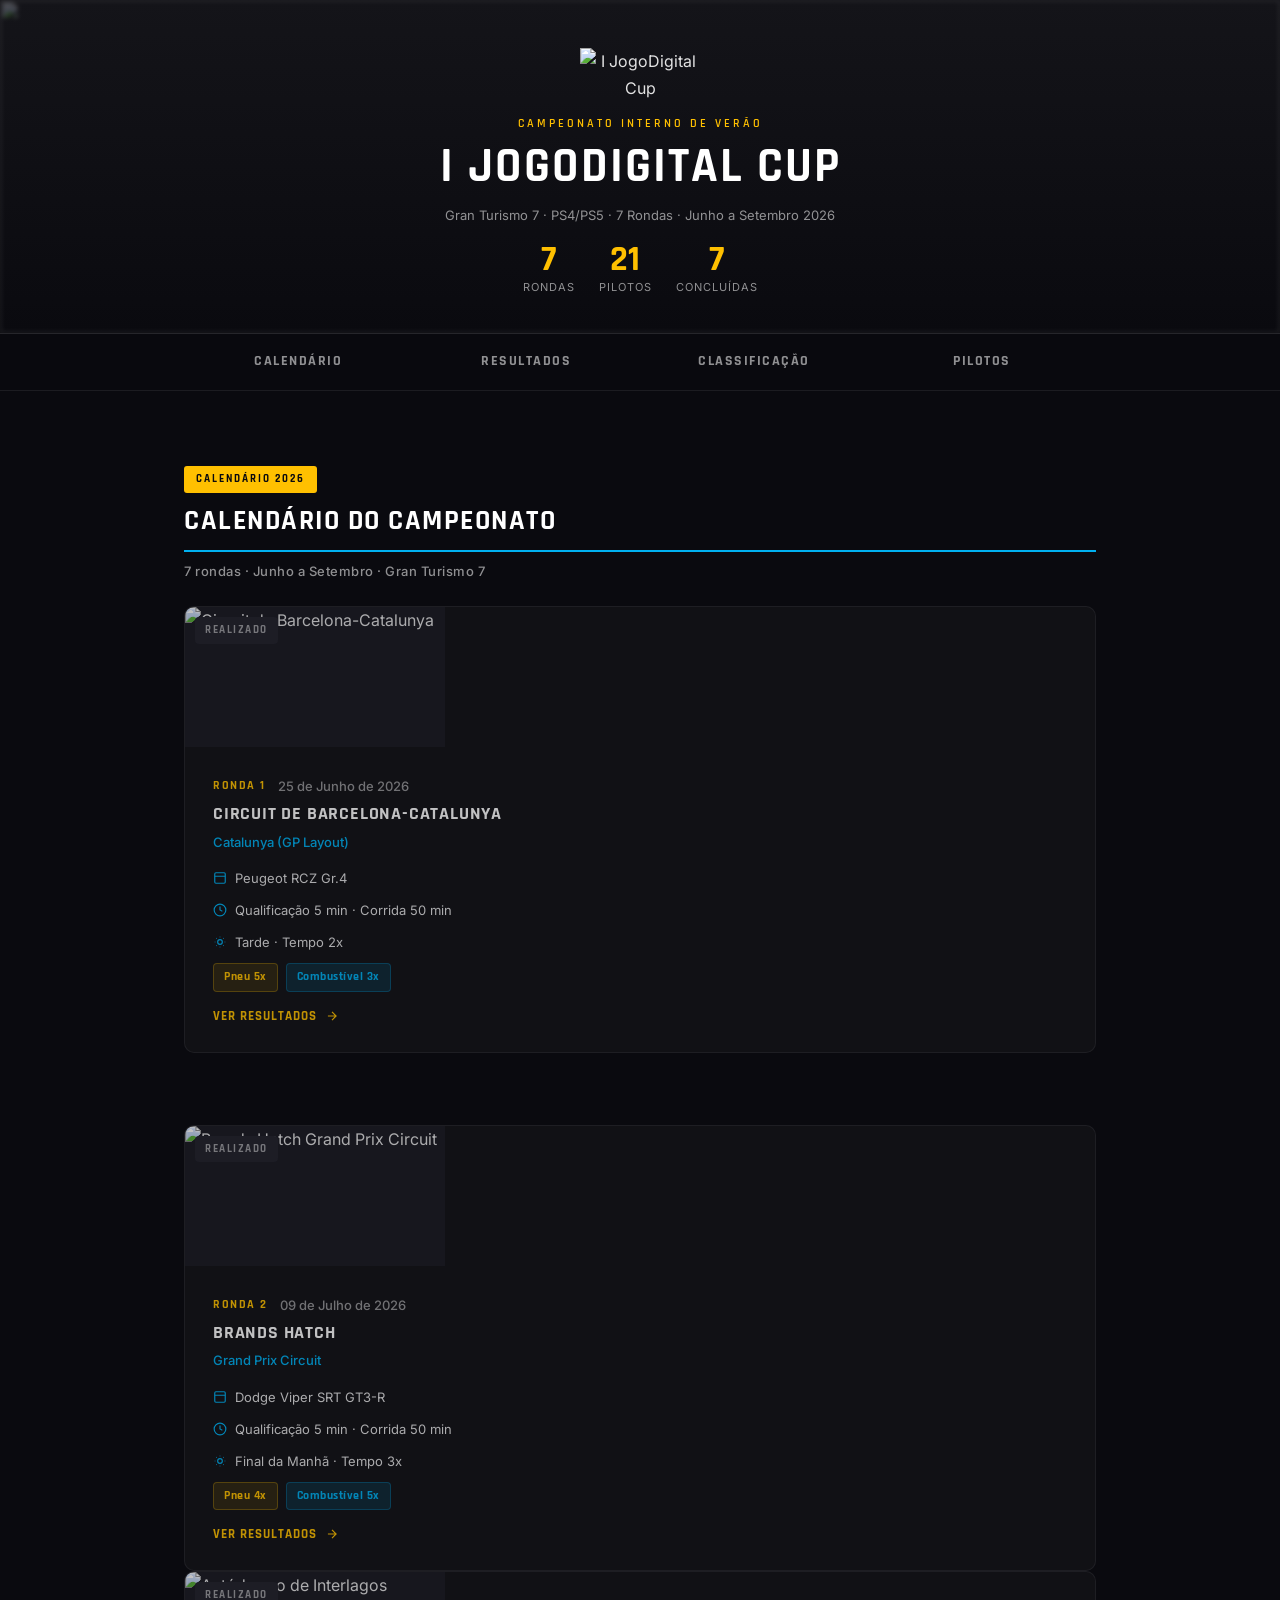
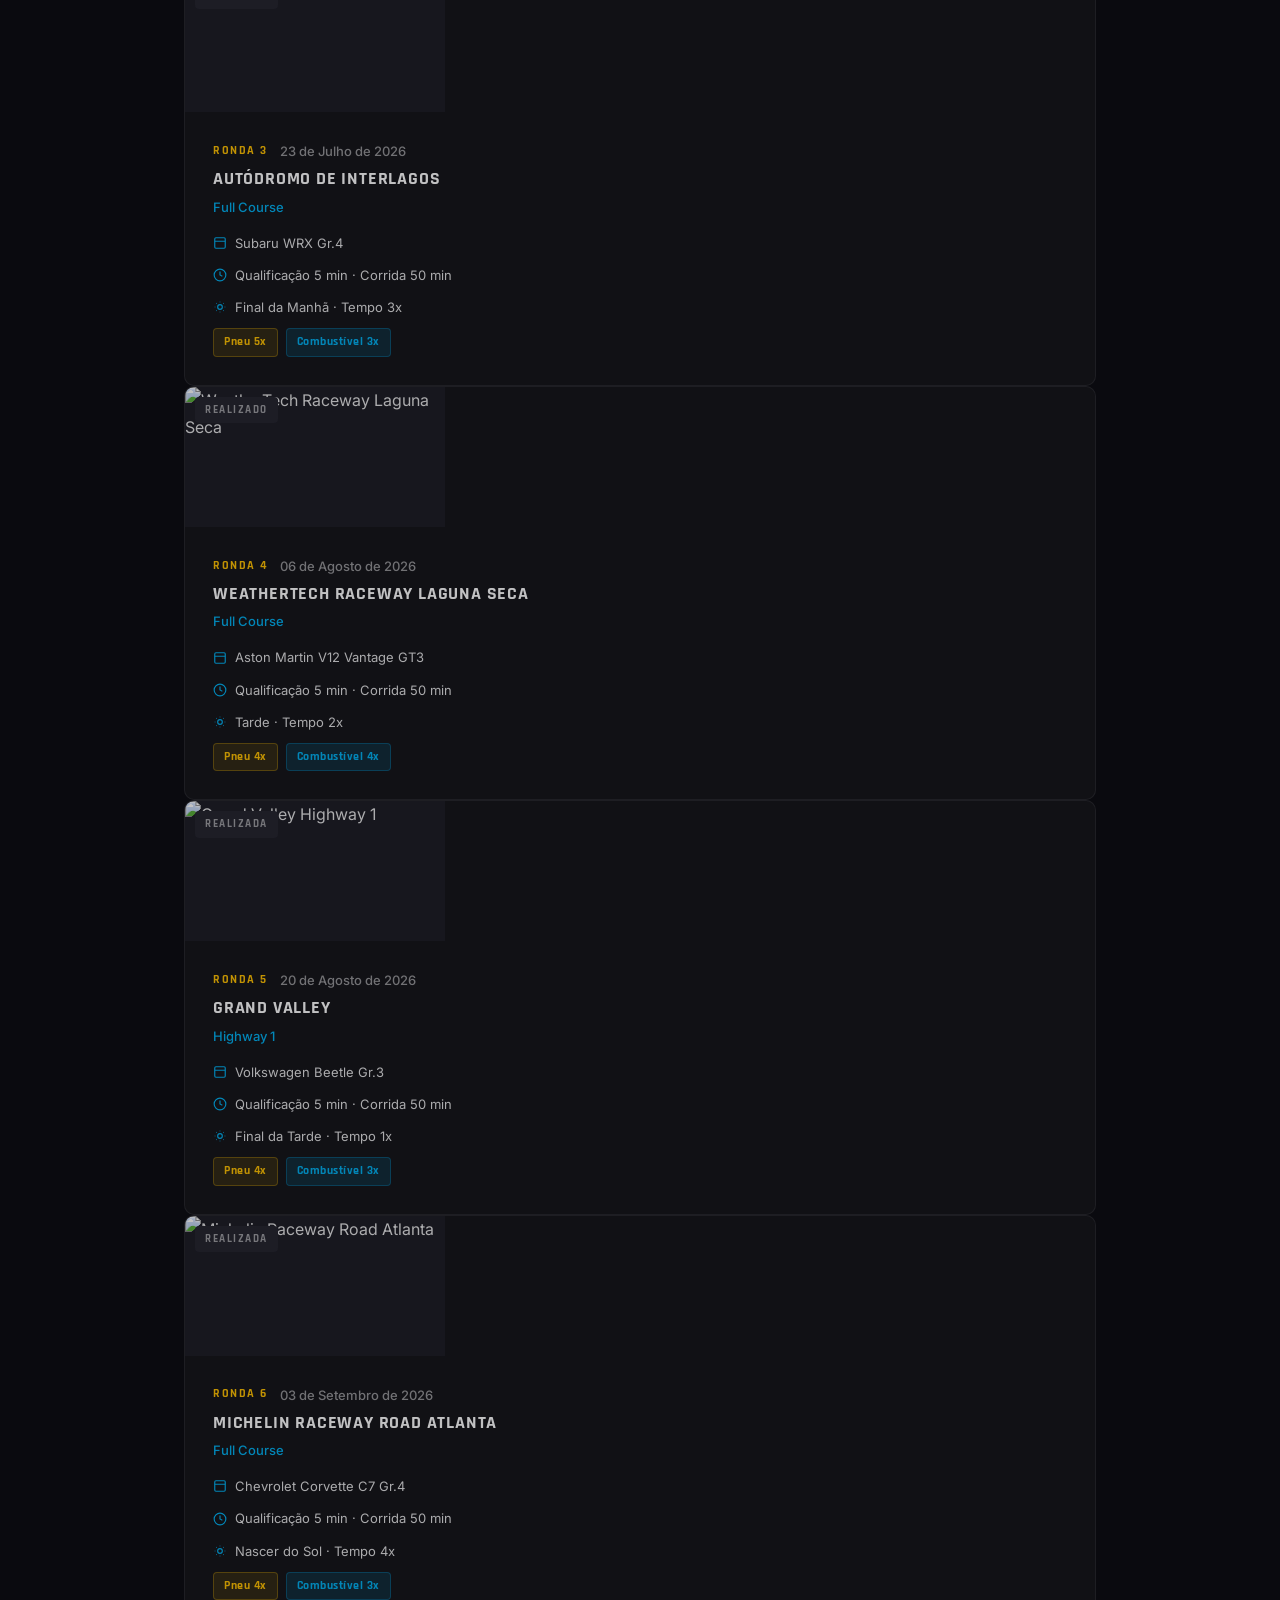
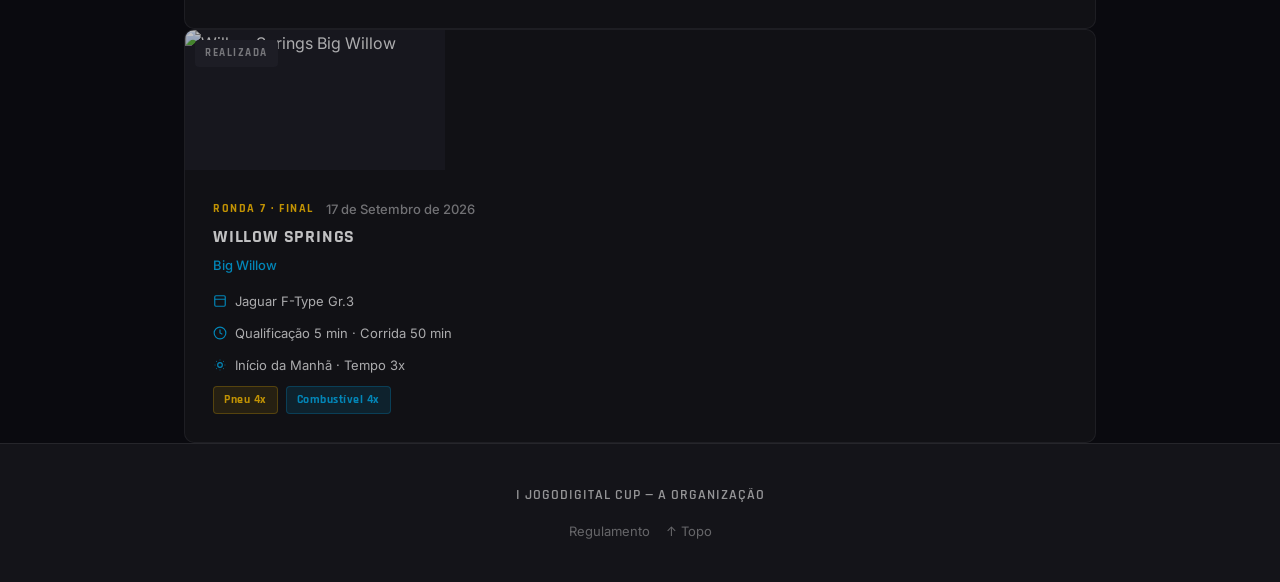
==== commit 4c0b0775: "Change event status from 'Próxima' to 'Realizada' Signed-off-by: avportugal <dfav987@gmail.com>" ====
--- a/jogodigitalcup-26/index.html
+++ b/jogodigitalcup-26/index.html
@@ -292,7 +292,7 @@
 <article class="event-card event-card--completed" data-round="7">
 <div class="event-card__image">
 <img alt="Willow Springs Big Willow" loading="lazy" src="https://raw.githubusercontent.com/teamrpm/home/refs/heads/main/images/image16.png"/>
-<span class="event-status event-status--completed">Próxima</span>
+<span class="event-status event-status--completed">Realizada</span>
 </div>
 <div class="event-card__body">
 <div class="event-card__header">
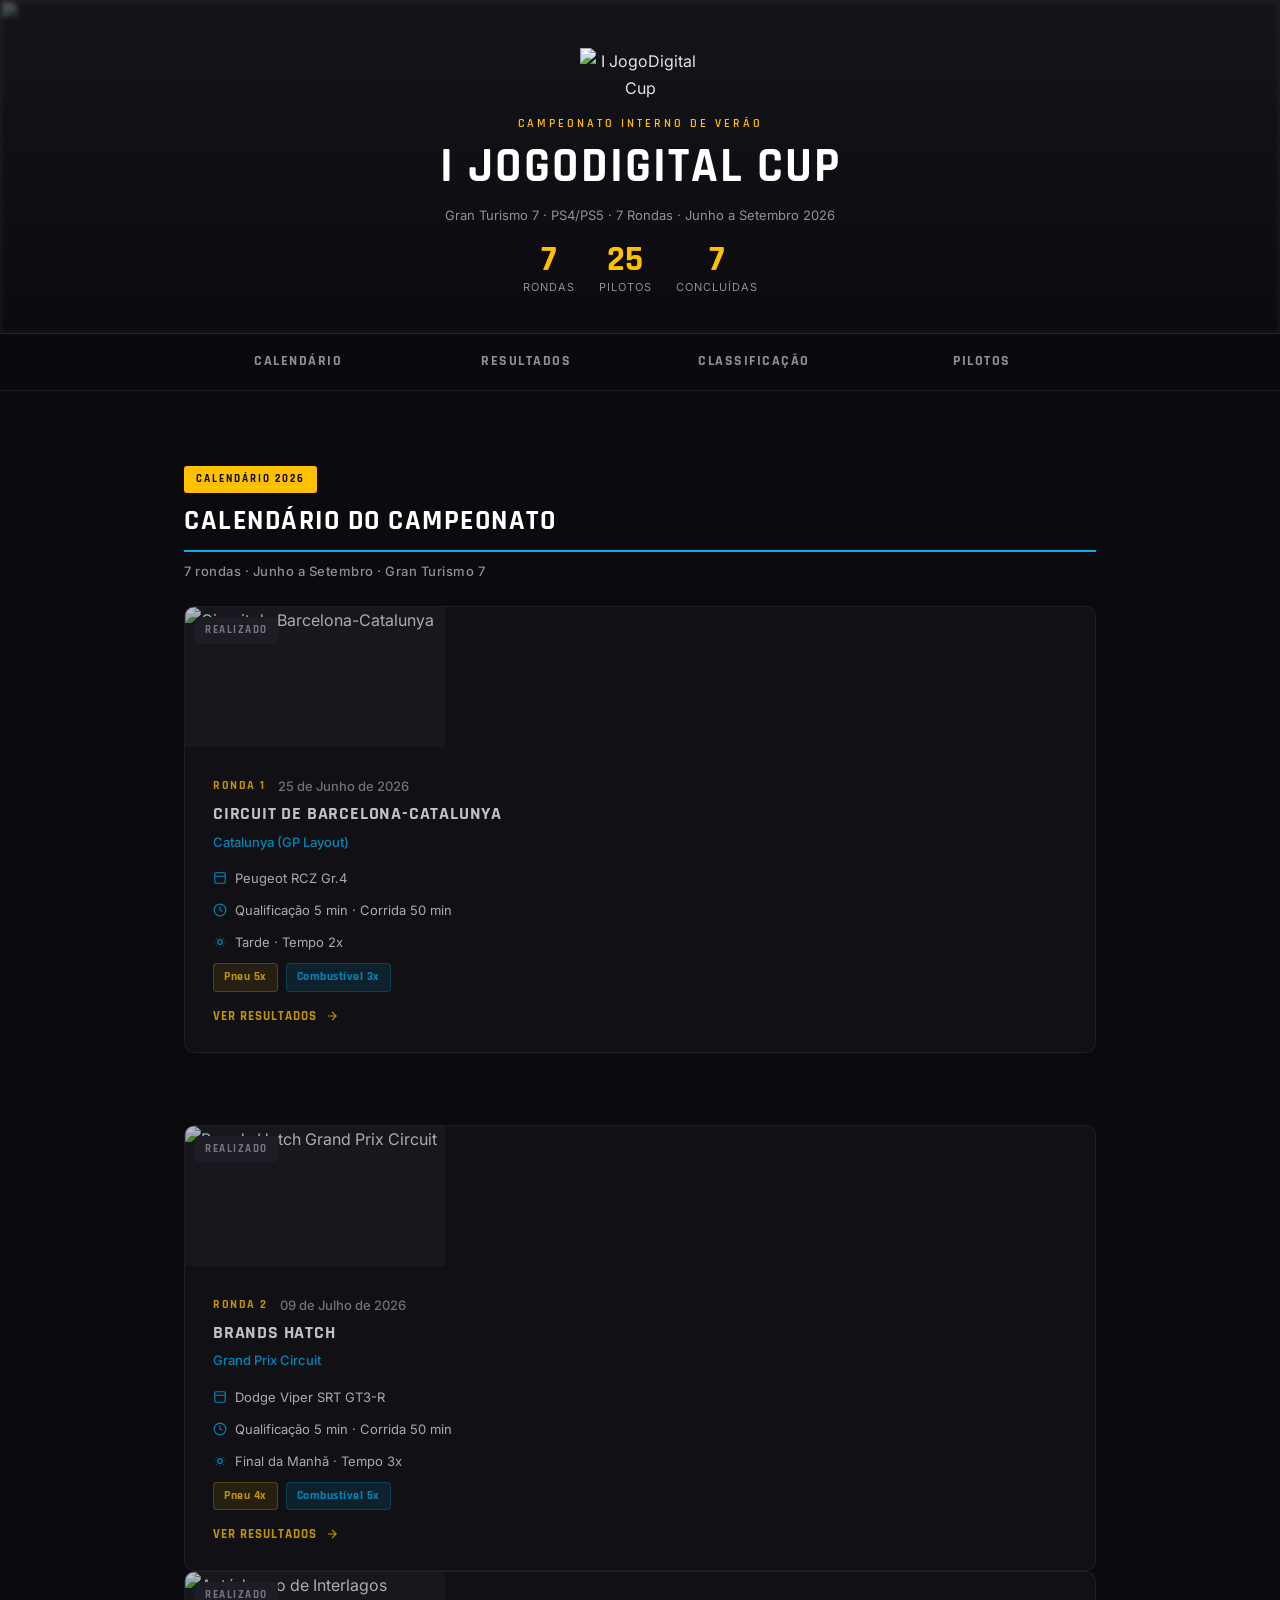
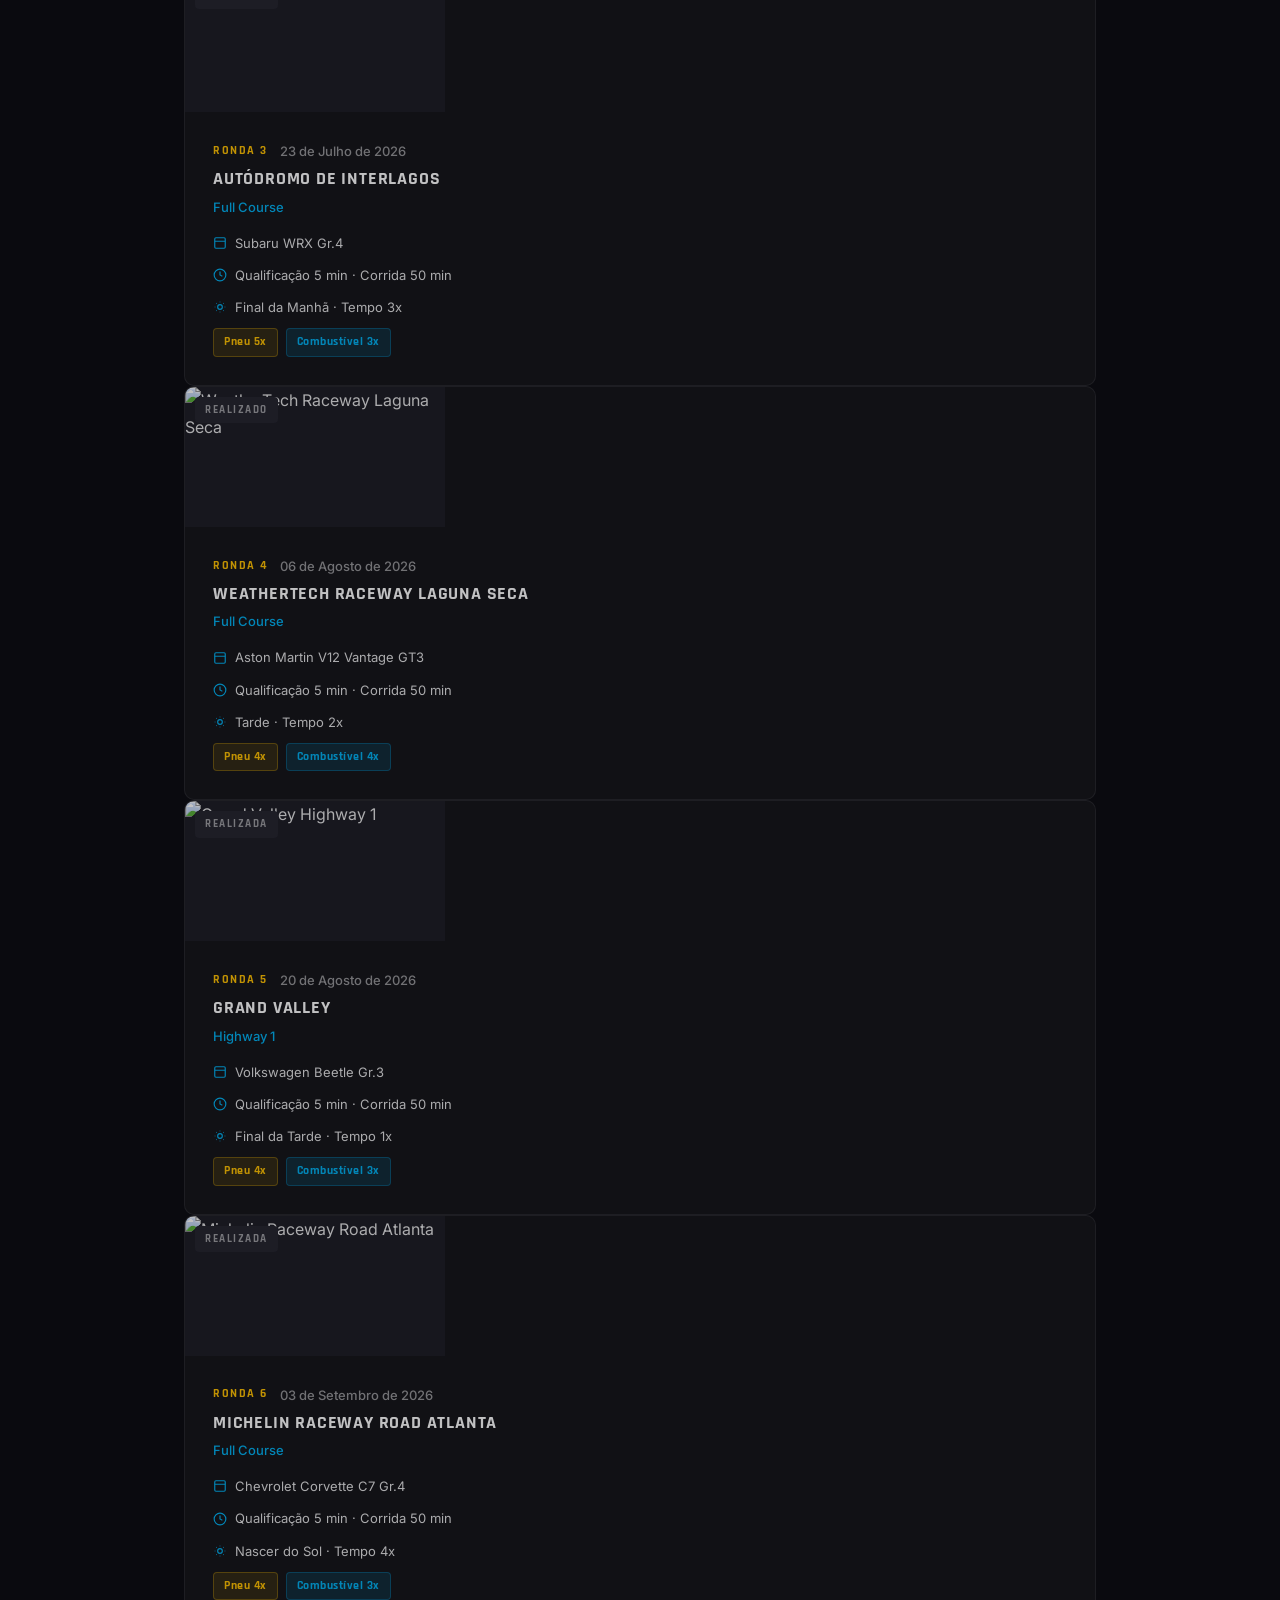
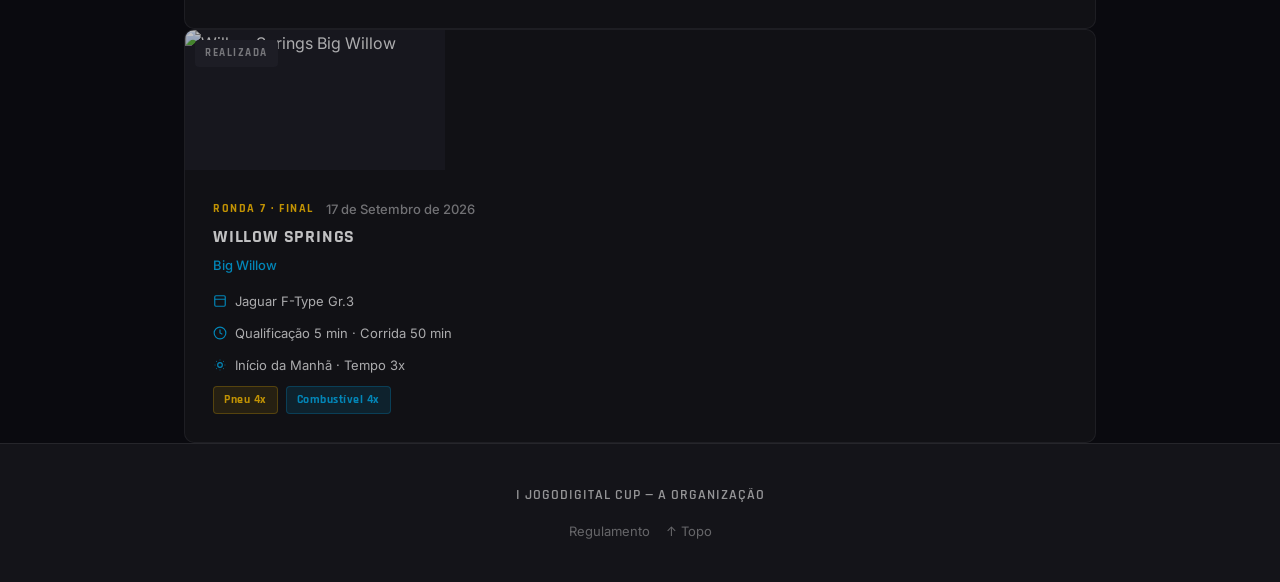
==== commit 53b75b6d: "Update number of pilots from 21 to 25 Signed-off-by: avportugal <dfav987@gmail.com>" ====
--- a/jogodigitalcup-26/index.html
+++ b/jogodigitalcup-26/index.html
@@ -27,7 +27,7 @@
 <div class="hero__stat-label">Rondas</div>
 </div>
 <div class="hero__stat">
-<div class="hero__stat-num">21</div>
+<div class="hero__stat-num">25</div>
 <div class="hero__stat-label">Pilotos</div>
 </div>
 <div class="hero__stat">
